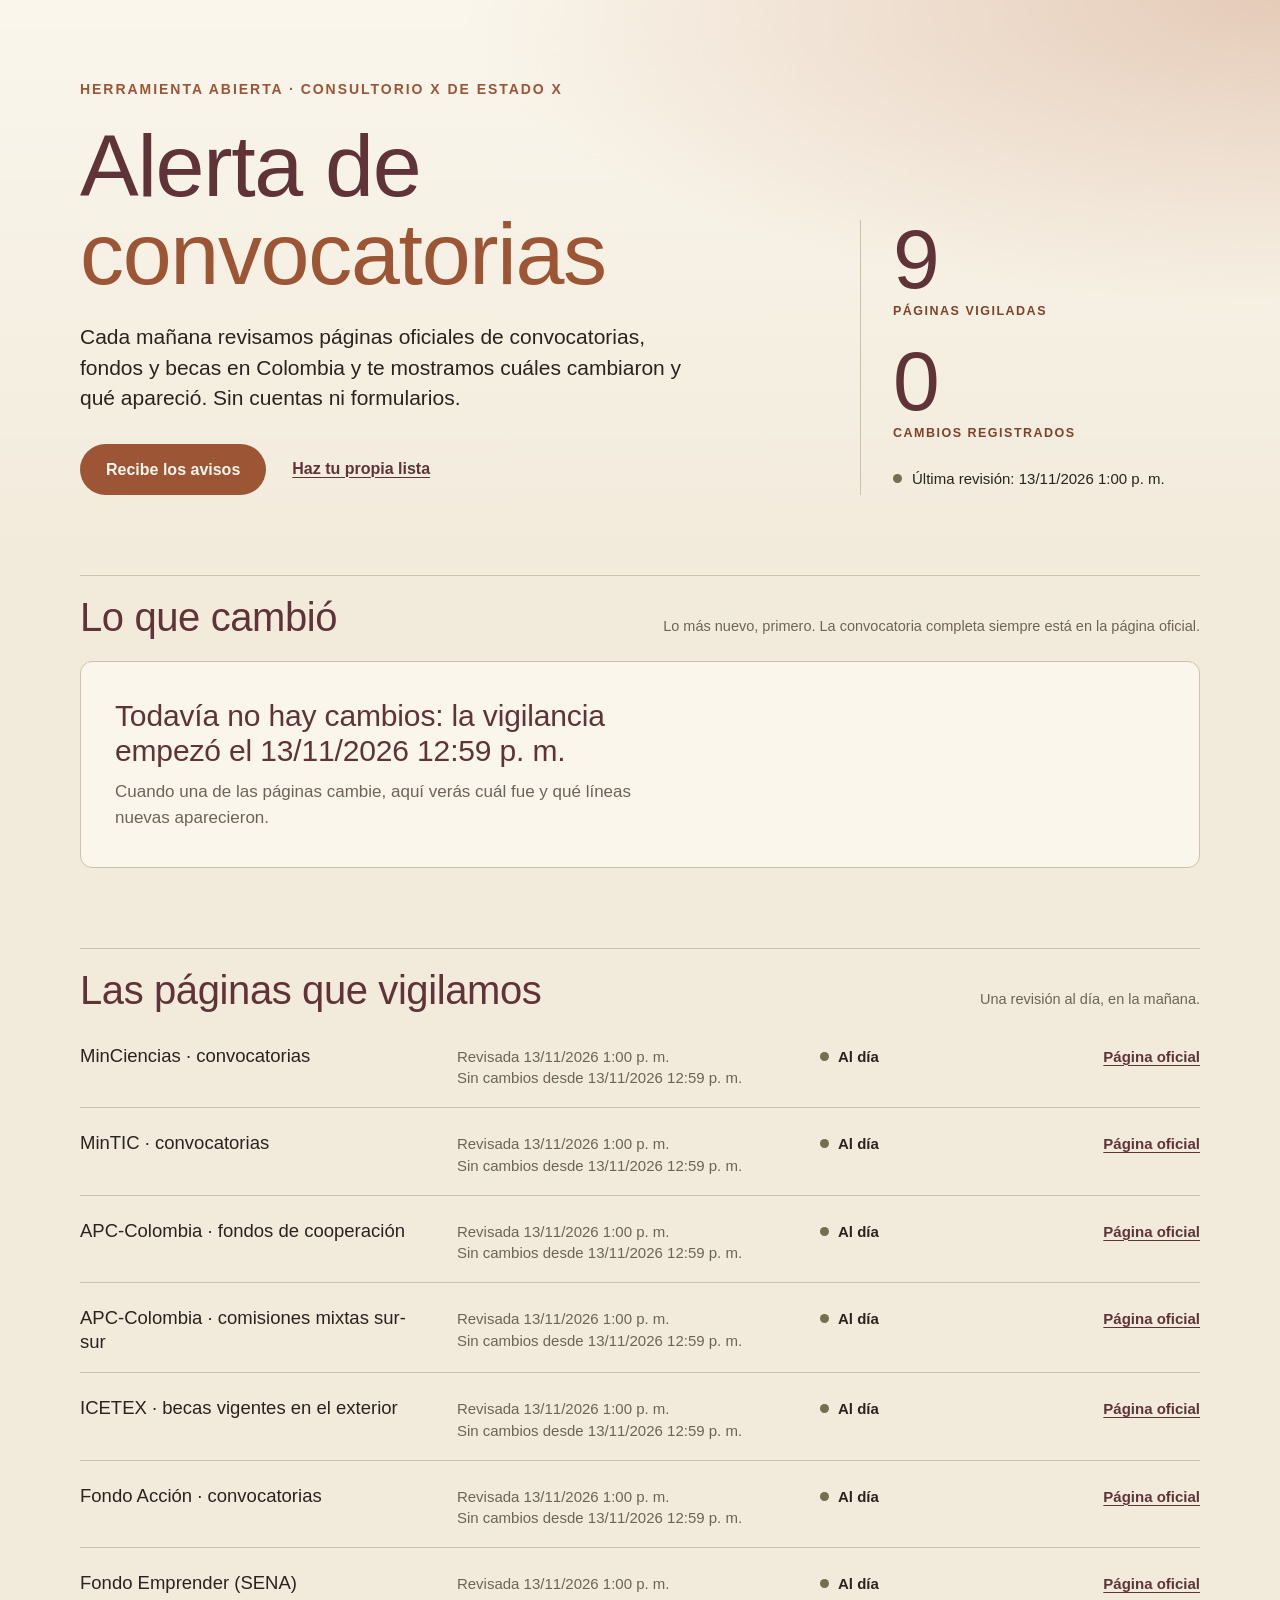
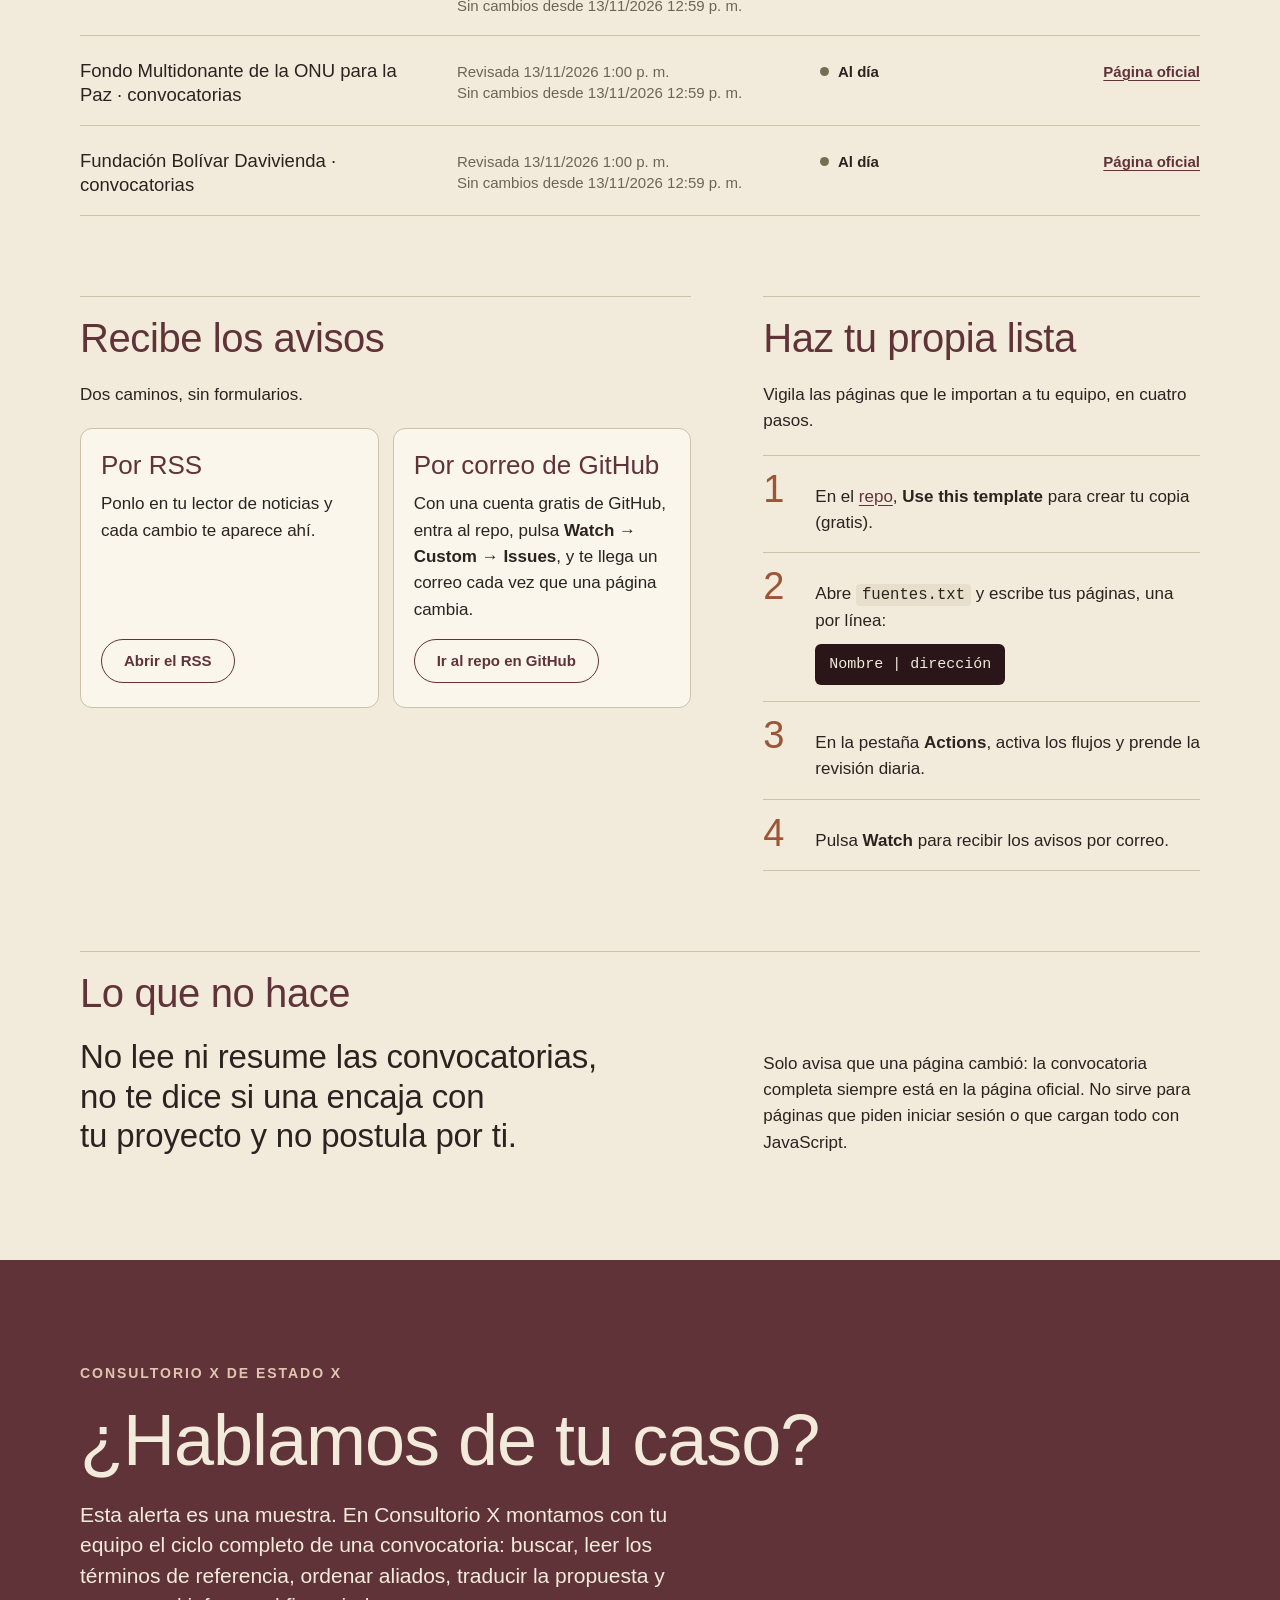
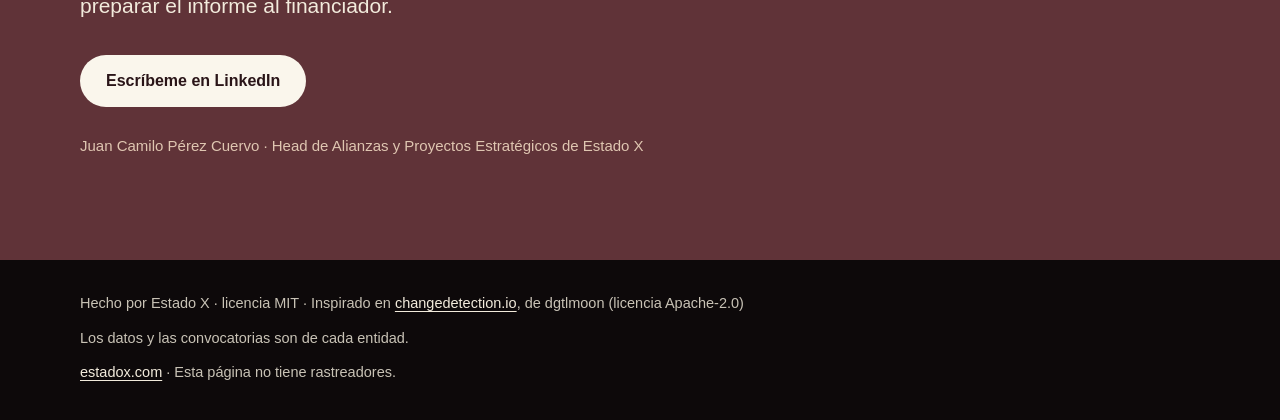
==== index.html @ 1655529c "Página de la alerta, README en español e inglés y tarjeta para compartir" ====
<!DOCTYPE html>
<html lang="es">
<head>
<meta charset="utf-8">
<meta name="viewport" content="width=device-width, initial-scale=1, viewport-fit=cover">
<title>Alerta de convocatorias · Estado X</title>
<meta name="description" content="Cada mañana revisamos páginas oficiales de convocatorias, fondos y becas en Colombia y te mostramos cuáles cambiaron y qué apareció. Sin cuentas ni formularios.">
<meta name="color-scheme" content="light">
<meta name="theme-color" content="#f2ebdc">
<link rel="canonical" href="https://estado-x.github.io/alerta-convocatorias-colombia/">
<meta property="og:type" content="website">
<meta property="og:locale" content="es_CO">
<meta property="og:site_name" content="Alerta de convocatorias · Consultorio X de Estado X">
<meta property="og:url" content="https://estado-x.github.io/alerta-convocatorias-colombia/">
<meta property="og:title" content="Alerta de convocatorias">
<meta property="og:description" content="Cada mañana revisamos páginas oficiales de convocatorias, fondos y becas en Colombia y te mostramos cuáles cambiaron y qué apareció. Sin cuentas ni formularios.">
<meta property="og:image" content="https://estado-x.github.io/alerta-convocatorias-colombia/docs/compartir.png">
<meta property="og:image:width" content="1200">
<meta property="og:image:height" content="630">
<meta property="og:image:alt" content="Alerta de convocatorias. Herramienta abierta · Consultorio X de Estado X">
<meta name="twitter:card" content="summary_large_image">
<meta name="twitter:title" content="Alerta de convocatorias">
<meta name="twitter:description" content="Cada mañana revisamos páginas oficiales de convocatorias, fondos y becas en Colombia y te mostramos cuáles cambiaron y qué apareció.">
<meta name="twitter:image" content="https://estado-x.github.io/alerta-convocatorias-colombia/docs/compartir.png">
<link rel="alternate" type="application/atom+xml" title="Alerta de convocatorias · Estado X" href="data/feed.xml">
<link rel="icon" href="assets/favicon.svg" type="image/svg+xml">
<link rel="stylesheet" href="assets/estilos.css">
</head>
<body>
<a class="saltar" href="#cambios">Ir a lo que cambió</a>

<header class="cab">
  <div class="contenedor cab__in">
    <div class="cab__texto">
      <p class="kicker">Herramienta abierta · Consultorio X de Estado X</p>
      <h1>Alerta de <em>convocatorias</em></h1>
      <p class="bajada">Cada mañana revisamos páginas oficiales de convocatorias, fondos y becas en Colombia y te mostramos cuáles cambiaron y qué apareció. Sin cuentas ni formularios.</p>
      <div class="cab__accion">
        <a class="boton" href="#avisos">Recibe los avisos</a>
        <a class="enlace-fuerte" href="#lista">Haz tu propia lista</a>
      </div>
    </div>
    <div class="pulso" aria-live="polite">
      <p class="pulso__rev"><span class="punto" id="punto-general" aria-hidden="true"></span><span>Última revisión: <span id="ultima-revision">cargando…</span></span></p>
      <dl class="pulso__cifras">
        <div><dt>Páginas vigiladas</dt><dd id="n-fuentes">–</dd></div>
        <div><dt>Cambios registrados</dt><dd id="n-cambios">–</dd></div>
      </dl>
    </div>
  </div>
</header>

<main>
  <div class="contenedor cuerpo">

    <section class="seccion" id="cambios" aria-labelledby="t-cambios">
      <div class="seccion__cab">
        <h2 id="t-cambios">Lo que cambió</h2>
        <p class="nota">Lo más nuevo, primero. La convocatoria completa siempre está en la página oficial.</p>
      </div>
      <div id="lista-cambios" aria-live="polite" aria-busy="true">
        <p class="aviso">Cargando los cambios…</p>
      </div>
    </section>

    <section class="seccion" id="paginas" aria-labelledby="t-paginas">
      <div class="seccion__cab">
        <h2 id="t-paginas">Las páginas que vigilamos</h2>
        <p class="nota">Una revisión al día, en la mañana.</p>
      </div>
      <div id="lista-fuentes" aria-live="polite" aria-busy="true">
        <p class="aviso">Cargando las páginas…</p>
      </div>
    </section>

    <noscript><p class="aviso aviso--error">Esta página necesita JavaScript para mostrar el estado de hoy. Los avisos también llegan por el RSS: data/feed.xml</p></noscript>

    <div class="dos">
      <section class="seccion" id="avisos" aria-labelledby="t-avisos">
        <div class="seccion__cab"><h2 id="t-avisos">Recibe los avisos</h2></div>
        <p class="entrada">Dos caminos, sin formularios.</p>
        <ul class="caminos">
          <li class="camino">
            <h3>Por RSS</h3>
            <p>Ponlo en tu lector de noticias y cada cambio te aparece ahí.</p>
            <a class="boton boton--linea" href="data/feed.xml">Abrir el RSS</a>
          </li>
          <li class="camino">
            <h3>Por correo de GitHub</h3>
            <p>Con una cuenta gratis de GitHub, entra al repo, pulsa <span class="tecla">Watch</span> → <span class="tecla">Custom</span> → <span class="tecla">Issues</span>, y te llega un correo cada vez que una página cambia.</p>
            <a class="boton boton--linea" href="https://github.com/Estado-X/alerta-convocatorias-colombia" target="_blank" rel="noopener">Ir al repo en GitHub</a>
          </li>
        </ul>
      </section>

      <section class="seccion" id="lista" aria-labelledby="t-lista">
        <div class="seccion__cab"><h2 id="t-lista">Haz tu propia lista</h2></div>
        <p class="entrada">Vigila las páginas que le importan a tu equipo, en cuatro pasos.</p>
        <ol class="pasos">
          <li class="paso"><span class="paso__num" aria-hidden="true">1</span><p><span class="sr">1. </span>En el <a href="https://github.com/Estado-X/alerta-convocatorias-colombia" target="_blank" rel="noopener">repo</a>, <span class="tecla">Use this template</span> para crear tu copia (gratis).</p></li>
          <li class="paso"><span class="paso__num" aria-hidden="true">2</span><div><p><span class="sr">2. </span>Abre <code>fuentes.txt</code> y escribe tus páginas, una por línea:</p><p class="ejemplo"><code>Nombre | dirección</code></p></div></li>
          <li class="paso"><span class="paso__num" aria-hidden="true">3</span><p><span class="sr">3. </span>En la pestaña <span class="tecla">Actions</span>, activa los flujos y prende la revisión diaria.</p></li>
          <li class="paso"><span class="paso__num" aria-hidden="true">4</span><p><span class="sr">4. </span>Pulsa <span class="tecla">Watch</span> para recibir los avisos por correo.</p></li>
        </ol>
      </section>
    </div>

    <section class="seccion limites" aria-labelledby="t-no">
      <div class="seccion__cab"><h2 id="t-no">Lo que no hace</h2></div>
      <div class="limites__texto">
        <p class="limites__uno">No lee ni resume las convocatorias, no te dice si una encaja con tu proyecto y no postula por ti.</p>
        <p>Solo avisa que una página cambió: la convocatoria completa siempre está en la página oficial. No sirve para páginas que piden iniciar sesión o que cargan todo con JavaScript.</p>
      </div>
    </section>

  </div>

  <section class="hablamos oscuro" aria-labelledby="t-hablamos">
    <div class="contenedor hablamos__in">
      <p class="kicker">Consultorio X de Estado X</p>
      <h2 id="t-hablamos">¿Hablamos de tu caso?</h2>
      <p>Esta alerta es una muestra. En Consultorio X montamos con tu equipo el ciclo completo de una convocatoria: buscar, leer los términos de referencia, ordenar aliados, traducir la propuesta y preparar el informe al financiador.</p>
      <a class="boton boton--claro" href="https://www.linkedin.com/in/juanperezcuervo/" target="_blank" rel="noopener">Escríbeme en LinkedIn</a>
      <p class="firma">Juan Camilo Pérez Cuervo · Head de Alianzas y Proyectos Estratégicos de Estado X</p>
    </div>
  </section>
</main>

<footer class="pie oscuro">
  <div class="contenedor pie__in">
    <p>Hecho por Estado X · licencia MIT · Inspirado en <a href="https://github.com/dgtlmoon/changedetection.io" target="_blank" rel="noopener">changedetection.io</a>, de dgtlmoon (licencia Apache-2.0)</p>
    <p>Los datos y las convocatorias son de cada entidad.</p>
    <p><a href="https://estadox.com" target="_blank" rel="noopener">estadox.com</a> · Esta página no tiene rastreadores.</p>
  </div>
</footer>

<script src="assets/alerta.js" defer></script>
</body>
</html>
---- assets/estilos.css ----
/* Alerta de convocatorias · Estado X
   Misma familia que las guías: carril editorial (crema) y bloque de invitación (vino).
   Colores y letra del design system de Estado X. La letra se pide solo por nombre. */
:root {
  --marfil: #f2ebdc; --marfil-050: #faf6ec; --marfil-200: #e7decb;
  --vino: #603338; --vino-700: #4a272b; --vino-profundo: #2a1518; --negro-calido: #0d090a;
  --cobre: #9c5635; --cobre-osc: #7e4329; --cobre-claro: #c98f63; --arena: #dfc6b1;
  --oliva: #73704f; --oliva-700: #565442; --cadmio: #ffff55;
  --tinta: #2a231f; --muted: #6e6456;
  --borde: #e7decb; --borde-fuerte: #cbc2ac; --borde-inverso: rgba(242, 235, 220, .24);
  --display: "Neue Haas Grotesk Display", "Neue Haas Grotesk Display Pro", "Helvetica Neue", Helvetica, Arial, sans-serif;
  --sans: "Neue Haas Grotesk Text", "Neue Haas Grotesk Text Pro", "Helvetica Neue", Helvetica, Arial, sans-serif;
  --mono: ui-monospace, "Cascadia Mono", "SF Mono", Menlo, Consolas, monospace;
  --r-sm: 6px; --r-md: 12px;
  --sombra: 0 1px 2px rgba(42, 35, 31, .06), 0 10px 30px rgba(42, 35, 31, .10);
  --ease: cubic-bezier(.22, 1, .36, 1);
  color-scheme: light;
}

* { box-sizing: border-box; }
html { -webkit-text-size-adjust: 100%; scroll-behavior: smooth; }
body { margin: 0; background: var(--marfil); color: var(--tinta); font: 400 17px/1.55 var(--sans); overflow-wrap: break-word; }
p, ul, ol, dl, dd, h1, h2, h3 { margin: 0; }
ul, ol { padding: 0; list-style: none; }
a { color: var(--vino); text-underline-offset: 3px; text-decoration-thickness: 1px; }
a:hover { color: var(--cobre-osc); }
[hidden] { display: none !important; }

a:focus-visible, button:focus-visible { outline: 3px solid var(--vino); outline-offset: 3px; border-radius: 4px; }
.boton:focus-visible { border-radius: 999px; }
.oscuro a:focus-visible { outline-color: var(--arena); }

.sr { position: absolute; width: 1px; height: 1px; overflow: hidden; clip: rect(0 0 0 0); clip-path: inset(50%); white-space: nowrap; }
.saltar { position: absolute; left: 16px; top: -60px; z-index: 5; background: var(--vino); color: var(--marfil); padding: 10px 14px; border-radius: 0 0 var(--r-sm) var(--r-sm); }
.saltar:focus { top: 0; color: var(--marfil); }

.contenedor { max-width: 1160px; margin-inline: auto; padding-inline: max(20px, env(safe-area-inset-left)) max(20px, env(safe-area-inset-right)); }

.kicker { font: 600 14px/1.3 var(--sans); letter-spacing: .14em; text-transform: uppercase; color: var(--cobre); }
.nota { font-size: 14.5px; line-height: 1.45; color: var(--muted); }

/* ---------- Cabecera ---------- */
.cab {
  background:
    radial-gradient(110% 95% at 100% 0%, #e5cbb8 0%, rgba(229, 203, 184, 0) 58%),
    linear-gradient(180deg, var(--marfil-050) 0%, var(--marfil) 100%);
  overflow: hidden;
}
.cab__in { padding-block: 44px 36px; display: grid; gap: 32px; }
.cab__texto { display: grid; gap: 20px; justify-items: start; align-content: start; min-width: 0; }
h1 { font: 300 clamp(44px, 12vw, 88px)/1 var(--display); letter-spacing: -.015em; color: var(--vino); text-wrap: balance; }
h1 em { font-style: normal; font-weight: inherit; color: var(--cobre); }
.bajada { font-size: clamp(18px, 2.2vw, 21px); line-height: 1.45; max-width: 54ch; }
.cab__accion { display: flex; flex-wrap: wrap; gap: 14px 26px; align-items: center; margin-top: 6px; width: 100%; }
.enlace-fuerte { font-weight: 600; font-size: 16px; padding-block: 8px; }

.boton {
  display: inline-flex; align-items: center; justify-content: center; text-align: center;
  font: 600 16px/1.2 var(--sans); text-decoration: none;
  padding: 16px 26px; border-radius: 999px; border: 0; cursor: pointer;
  background: var(--cobre); color: var(--marfil-050);
  transition: background .16s var(--ease), color .16s var(--ease), border-color .16s var(--ease), transform .1s var(--ease);
}
.boton:hover { background: var(--cobre-osc); color: var(--marfil-050); }
.boton:active { transform: scale(.98); }
.boton--claro { background: var(--marfil-050); color: var(--vino-profundo); }
.boton--claro:hover { background: #fff; color: var(--vino-profundo); }
.boton--linea { background: transparent; color: var(--vino); border: 1.5px solid var(--vino); padding: 12px 22px; font-size: 15px; }
.boton--linea:hover { background: var(--vino); color: var(--marfil-050); }
.boton--chico { padding: 11px 18px; font-size: 14.5px; }

/* Pulso: el estado de hoy, en la cabecera */
.pulso { display: grid; gap: 18px; padding-top: 22px; border-top: 1px solid var(--borde-fuerte); min-width: 0; }
.pulso__rev { display: flex; gap: 10px; align-items: baseline; font-size: 15px; line-height: 1.4; color: var(--tinta); }
.pulso__cifras { display: grid; grid-template-columns: repeat(2, minmax(0, 1fr)); gap: 20px; }
.pulso__cifras div { display: flex; flex-direction: column-reverse; justify-content: flex-end; gap: 4px; }
.pulso__cifras dt { font: 600 12.5px/1.3 var(--sans); letter-spacing: .12em; text-transform: uppercase; color: var(--cobre-osc); }
.pulso__cifras dd { font: 300 clamp(52px, 13vw, 76px)/.95 var(--display); color: var(--vino); letter-spacing: -.02em; font-variant-numeric: tabular-nums; }

.punto { flex: none; display: inline-block; width: 9px; height: 9px; border-radius: 50%; background: var(--borde-fuerte); transform: translateY(-1px); }
.punto--ok, .estado--ok .punto { background: var(--oliva); }
.punto--error, .estado--error .punto { background: transparent; box-shadow: inset 0 0 0 2px var(--cobre); }
.estado--nueva .punto { background: var(--cobre); }

/* ---------- Cuerpo ---------- */
.cuerpo { padding-block: 12px 72px; display: grid; gap: 56px; }
.seccion { min-width: 0; scroll-margin-top: 16px; }
.seccion__cab { display: grid; gap: 6px; padding-top: 20px; border-top: 1px solid var(--borde-fuerte); margin-bottom: 22px; }
.seccion__cab h2 { font: 300 clamp(30px, 4.4vw, 40px)/1.08 var(--display); letter-spacing: -.01em; color: var(--vino); text-wrap: balance; }
.entrada { margin-bottom: 20px; max-width: 46ch; }

.aviso { padding: 18px 20px; border: 1px dashed var(--borde-fuerte); border-radius: var(--r-md); color: var(--muted); }
.aviso--error { border-style: solid; border-color: var(--cobre); color: var(--tinta); background: var(--marfil-050); }

/* Estado vacío */
.vacio { display: grid; gap: 10px; padding: 28px 24px; background: var(--marfil-050); border: 1px solid var(--borde-fuerte); border-radius: var(--r-md); }
.vacio__titulo { font: 300 clamp(23px, 3vw, 30px)/1.18 var(--display); color: var(--vino); letter-spacing: -.005em; max-width: 30ch; text-wrap: balance; }
.vacio__texto { color: var(--muted); max-width: 56ch; }

/* Cambios */
.cambios { display: grid; gap: 16px; }
.cambio { display: grid; gap: 18px; padding: 22px 20px; background: var(--marfil-050); border: 1px solid var(--borde-fuerte); border-radius: var(--r-md); min-width: 0; }
.cambio__cab { display: grid; gap: 8px; align-content: start; justify-items: start; min-width: 0; }
.cambio__fecha { font: 600 12.5px/1.3 var(--sans); letter-spacing: .12em; text-transform: uppercase; color: var(--cobre-osc); }
.cambio__nombre { font: 300 clamp(24px, 3vw, 29px)/1.14 var(--display); color: var(--vino); letter-spacing: -.005em; text-wrap: balance; }
.cambio__cuenta { font-size: 15px; color: var(--muted); }
.cambio__acciones { display: flex; flex-wrap: wrap; gap: 10px 20px; align-items: center; margin-top: 8px; }
.cambio__aviso { font-size: 14.5px; padding-block: 8px; }
.cambio__cuerpo { min-width: 0; }
.lineas { display: grid; border-top: 1px solid var(--borde); }
.lineas li { position: relative; padding: 10px 0 10px 26px; border-bottom: 1px solid var(--borde); font-size: 16px; line-height: 1.4; overflow-wrap: anywhere; }
.lineas li::before { content: "+"; position: absolute; left: 2px; top: 9px; font: 600 17px/1.3 var(--mono); color: var(--oliva-700); }
.lineas__mas { margin-top: 10px; padding-left: 26px; font-weight: 600; font-size: 15px; color: var(--cobre-osc); }
.lineas__solo { color: var(--muted); }
.ver-mas { margin-top: 20px; }

/* Páginas vigiladas */
.fuentes { border-bottom: 1px solid var(--borde-fuerte); }
.fuente { display: grid; grid-template-columns: minmax(0, 1fr) auto; column-gap: 16px; row-gap: 4px; padding: 18px 0; border-top: 1px solid var(--borde-fuerte); align-items: baseline; }
.fuente:first-child { border-top: 0; padding-top: 4px; }
.fuente__nombre { grid-column: 1 / -1; font: 500 18.5px/1.3 var(--sans); color: var(--tinta); }
.fuente__datos { grid-column: 1 / -1; min-width: 0; }
.fuente__dato { font-size: 15px; line-height: 1.45; color: var(--muted); font-variant-numeric: tabular-nums; }
.estado { grid-column: 1; display: flex; gap: 9px; align-items: baseline; font-size: 15px; line-height: 1.4; font-weight: 600; color: var(--tinta); margin-top: 8px; }
.estado--error { font-weight: 400; }
.fuente__enlace { grid-column: 2; justify-self: end; align-self: end; font-size: 15px; font-weight: 600; padding-block: 6px; white-space: nowrap; }
.fuente__enlace--no { color: var(--muted); font-weight: 400; }

/* Avisos y lista propia */
.dos { display: grid; gap: 56px; }
.caminos { display: grid; gap: 14px; }
.camino { display: grid; grid-template-rows: auto 1fr auto; gap: 10px; justify-items: start; padding: 22px 20px 24px; background: var(--marfil-050); border: 1px solid var(--borde-fuerte); border-radius: var(--r-md); }
.camino h3 { font: 300 26px/1.15 var(--display); color: var(--vino); }
.camino .boton { margin-top: 6px; }
.tecla { font-weight: 600; white-space: nowrap; color: var(--tinta); }
code { font: 500 .92em/1.4 var(--mono); background: var(--marfil-200); padding: 2px 6px; border-radius: 4px; overflow-wrap: anywhere; }

.pasos { display: grid; border-bottom: 1px solid var(--borde-fuerte); }
.paso { display: grid; grid-template-columns: 40px minmax(0, 1fr); column-gap: 12px; align-items: baseline; padding: 16px 0; border-top: 1px solid var(--borde-fuerte); }
.paso__num { font: 300 38px/.9 var(--display); color: var(--cobre); }
.ejemplo { margin-top: 10px; }
.ejemplo code { display: inline-block; background: var(--vino-profundo); color: var(--marfil); padding: 10px 14px; border-radius: var(--r-sm); font-size: 15px; }

/* Lo que no hace */
.limites__texto { display: grid; gap: 14px; }
.limites__uno { font: 300 clamp(24px, 3.2vw, 33px)/1.2 var(--display); color: var(--tinta); letter-spacing: -.005em; max-width: 34ch; text-wrap: balance; }
.limites__texto p:not(.limites__uno) { max-width: 62ch; color: var(--tinta); }

/* ---------- Bloque de invitación ---------- */
.oscuro { color: var(--marfil); }
.oscuro a:not(.boton) { color: var(--marfil); }
.oscuro .kicker { color: var(--arena); }
.hablamos { background: var(--vino); padding-block: 68px 72px; }
.hablamos__in { display: grid; gap: 18px; justify-items: start; }
.hablamos h2 { font: 300 clamp(40px, 9vw, 72px)/1.02 var(--display); letter-spacing: -.014em; color: var(--marfil); text-wrap: balance; }
.hablamos p:not(.kicker) { max-width: 56ch; font-size: clamp(18px, 2.1vw, 21px); line-height: 1.45; }
.hablamos .boton { margin-top: 12px; }
.hablamos p.firma { max-width: none; font-size: 15px; line-height: 1.45; color: var(--arena); margin-top: 6px; }

.pie { background: var(--negro-calido); padding-block: 28px 32px; font-size: 14.5px; }
.pie__in { display: grid; gap: 8px; }
.pie p { color: rgba(242, 235, 220, .82); }
.pie a { display: inline-block; padding-block: 4px; }

/* ---------- Anchos ---------- */
@media (max-width: 619px) {
  .cab__accion .boton, .hablamos .boton { width: 100%; }
}
@media (min-width: 720px) {
  .seccion__cab { grid-template-columns: minmax(0, 1fr) auto; align-items: baseline; column-gap: 32px; }
  .cambio { grid-template-columns: minmax(0, 5fr) minmax(0, 7fr); column-gap: 44px; padding: 28px 30px 30px; }
  .vacio { padding: 36px 34px; }
  .caminos { grid-template-columns: repeat(2, minmax(0, 1fr)); }
}
@media (min-width: 940px) {
  .cab__in { padding-block: 80px 64px; grid-template-columns: minmax(0, 1fr) 340px; gap: 72px; align-items: end; }
  .cab__texto { gap: 24px; }
  .pulso { border-top: 0; padding: 0 0 6px 32px; border-left: 1px solid var(--borde-fuerte); gap: 26px; }
  .pulso__cifras { grid-template-columns: minmax(0, 1fr); gap: 22px; }
  .pulso__cifras dd { font-size: 84px; }
  .pulso { grid-template-areas: "cifras" "rev"; }
  .pulso__cifras { grid-area: cifras; }
  .pulso__rev { grid-area: rev; }

  .cuerpo { padding-block: 16px 104px; gap: 80px; }
  .fuente { grid-template-columns: minmax(0, 1.25fr) minmax(0, 1.2fr) 230px 118px; column-gap: 32px; padding: 18px 0; }
  .fuente:first-child { padding-top: 4px; }
  .fuente__nombre, .fuente__datos, .estado, .fuente__enlace { grid-column: auto; margin-top: 0; align-self: baseline; }
  .dos { grid-template-columns: minmax(0, 7fr) minmax(0, 5fr); column-gap: 72px; align-items: start; }
  .limites__texto { grid-template-columns: minmax(0, 7fr) minmax(0, 5fr); column-gap: 72px; align-items: end; }
  .hablamos { padding-block: 104px; }
  .hablamos__in { gap: 22px; }
}

@media (prefers-reduced-motion: reduce) { * { transition: none !important; scroll-behavior: auto !important; } }

@media print {
  .saltar { display: none; }
  .hablamos, .pie { -webkit-print-color-adjust: exact; print-color-adjust: exact; }
}
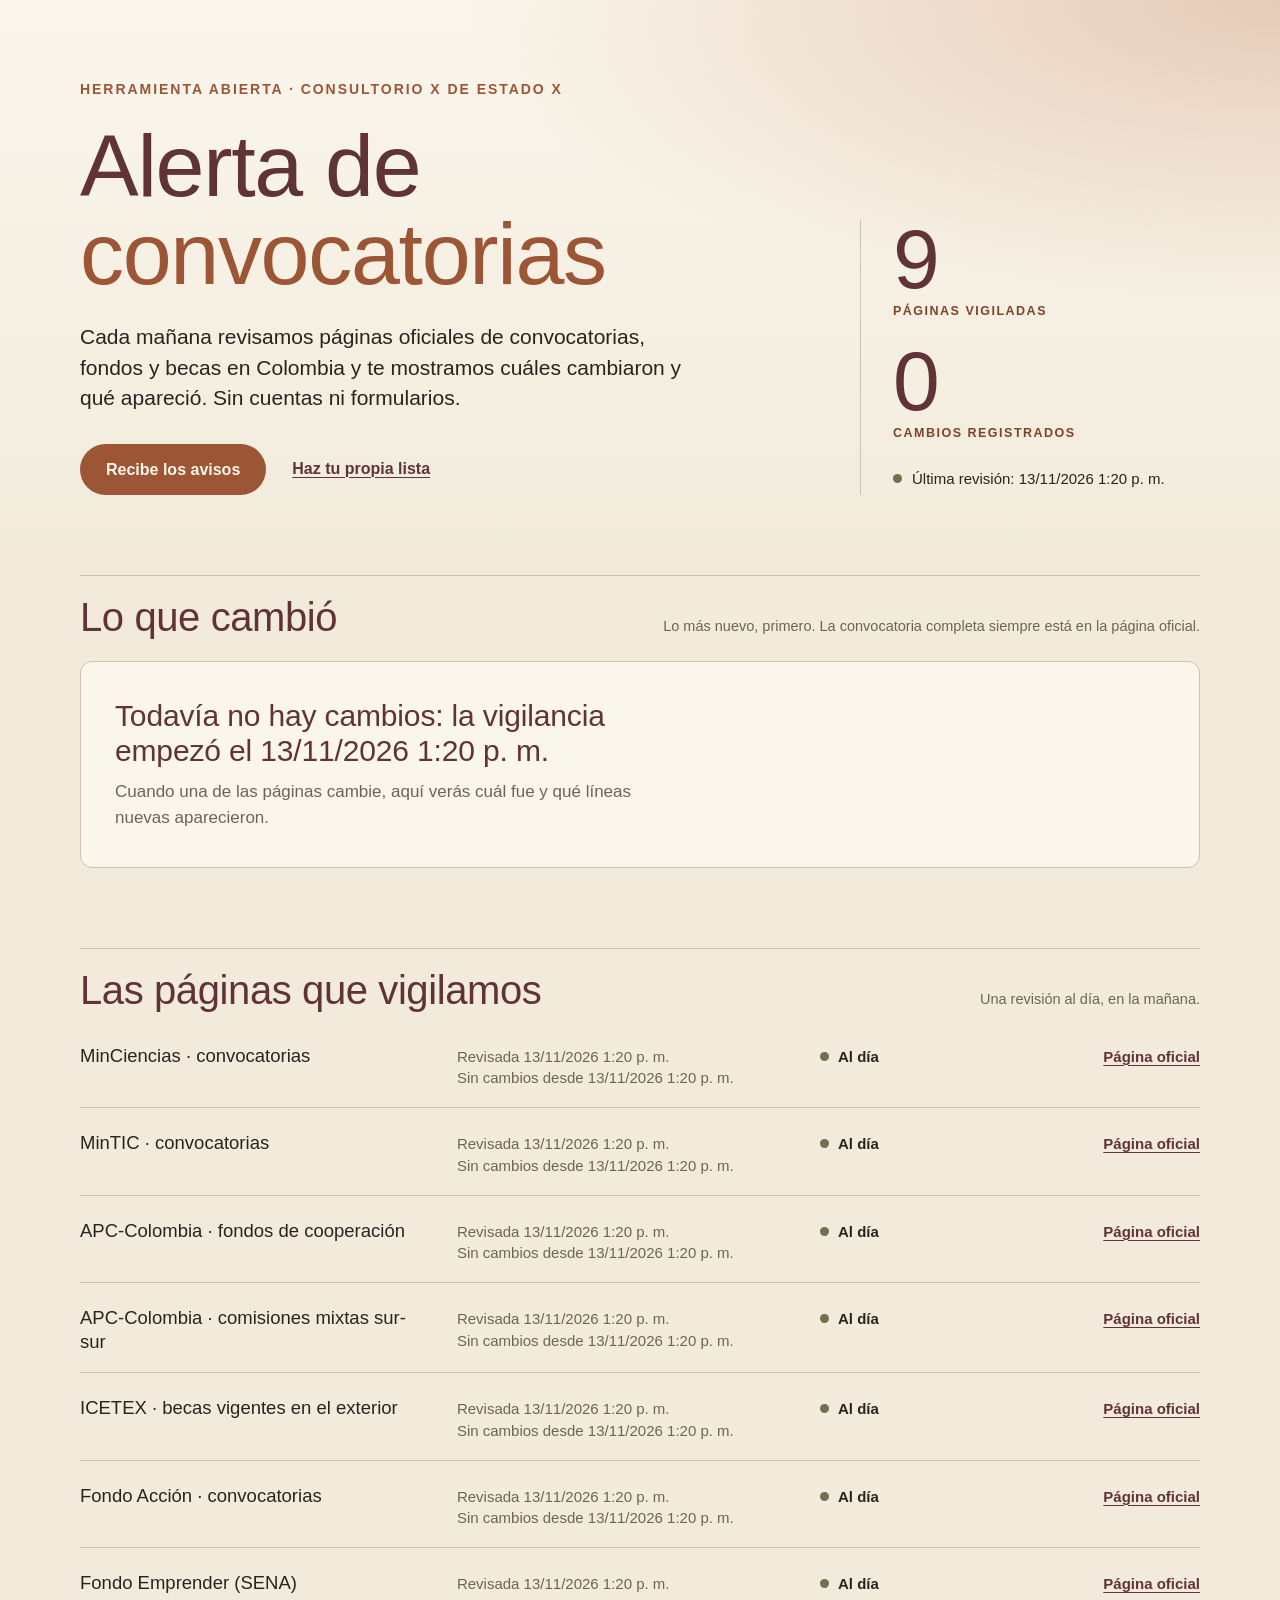
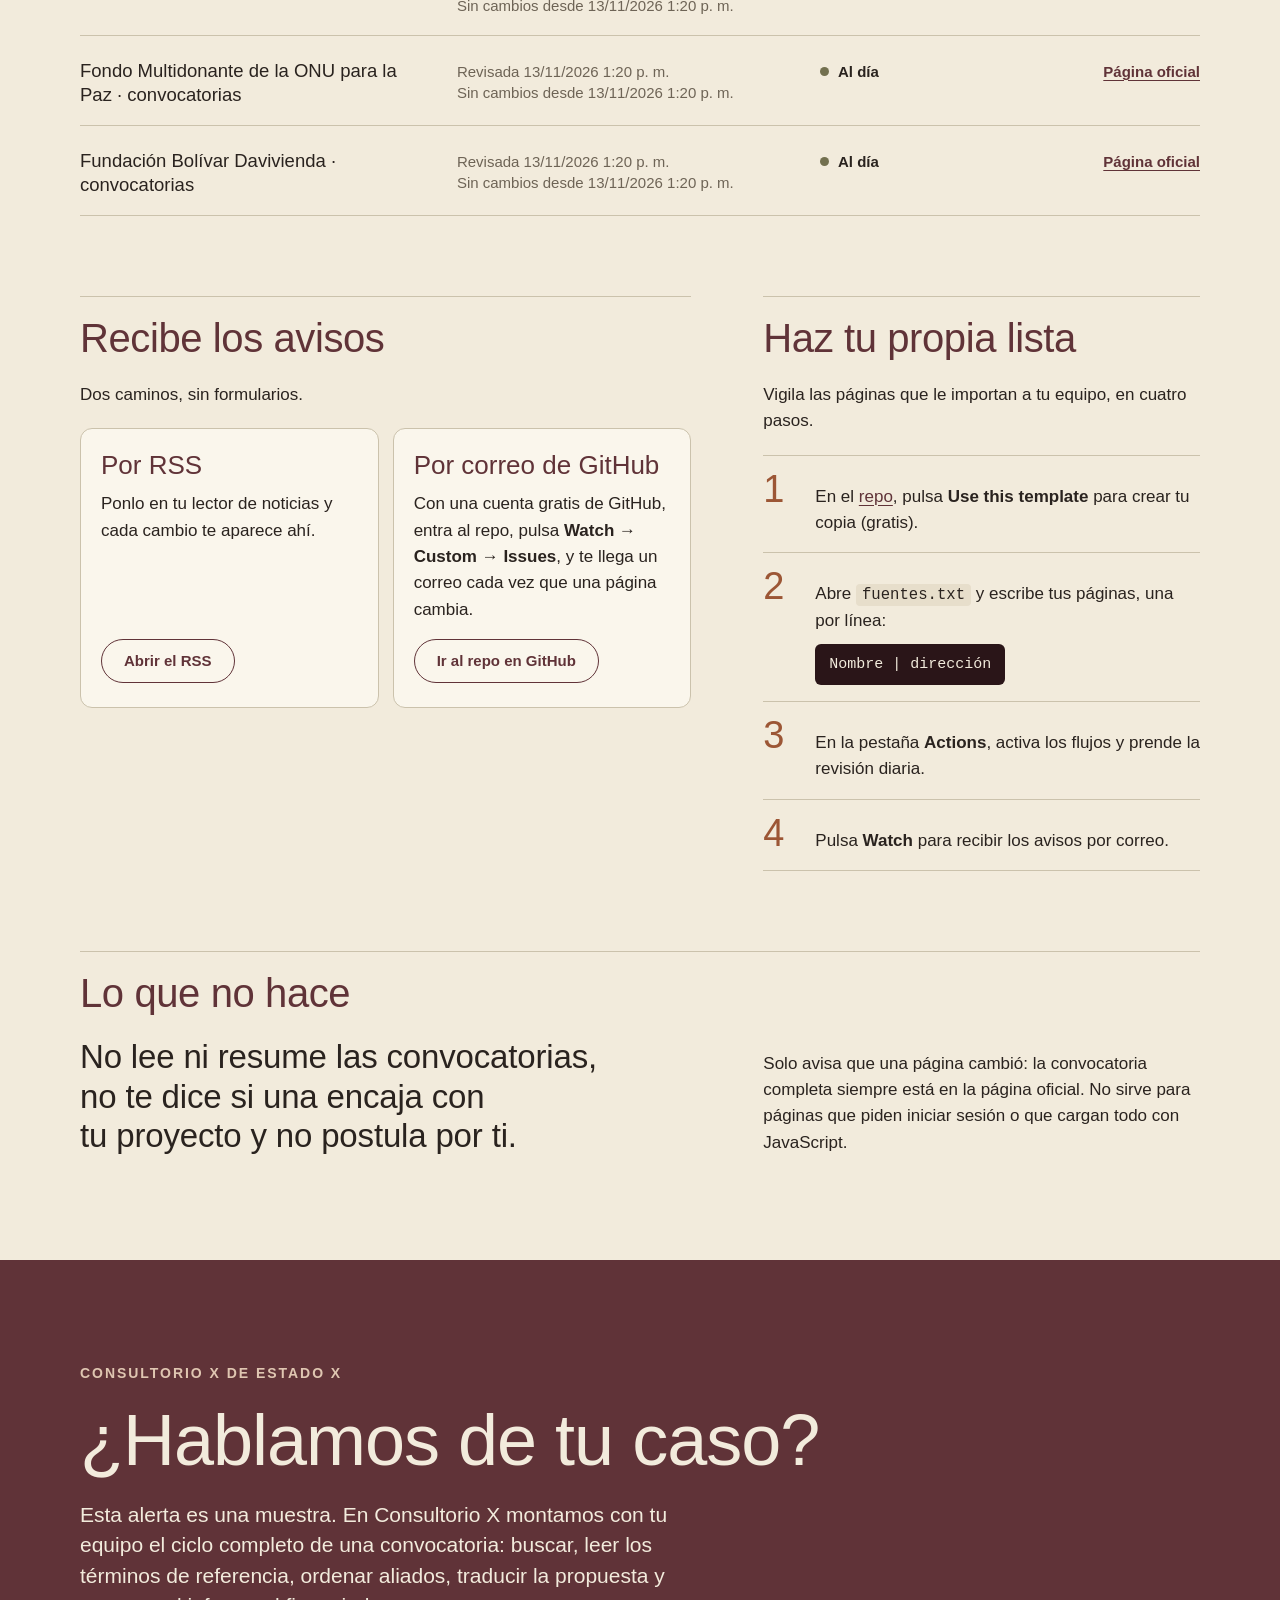
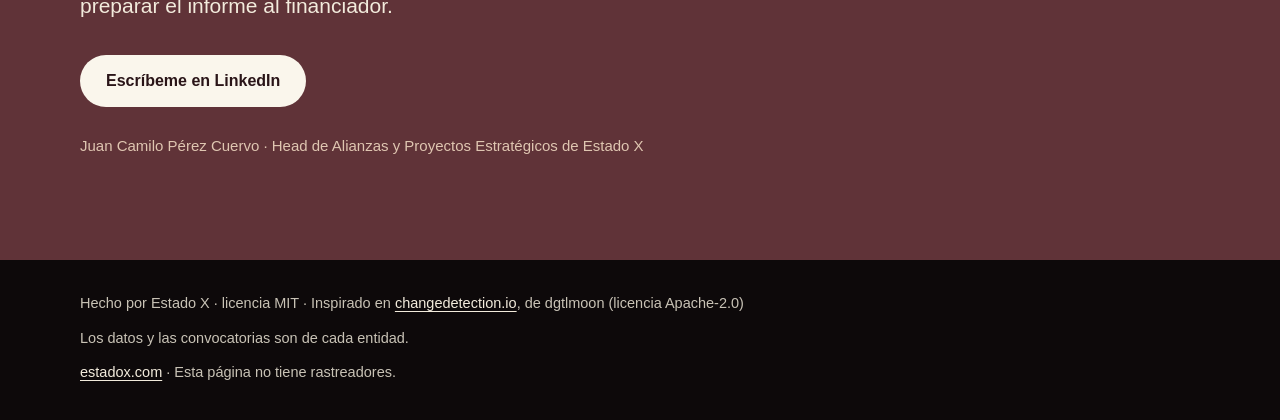
==== commit 9321ad6c: "Ajustes de la revisión: avisos sin menciones ni enlaces, filtro de ruido, tope de tiempo y base nuev" ====
--- a/index.html
+++ b/index.html
@@ -97,7 +97,7 @@
         <div class="seccion__cab"><h2 id="t-lista">Haz tu propia lista</h2></div>
         <p class="entrada">Vigila las páginas que le importan a tu equipo, en cuatro pasos.</p>
         <ol class="pasos">
-          <li class="paso"><span class="paso__num" aria-hidden="true">1</span><p><span class="sr">1. </span>En el <a href="https://github.com/Estado-X/alerta-convocatorias-colombia" target="_blank" rel="noopener">repo</a>, <span class="tecla">Use this template</span> para crear tu copia (gratis).</p></li>
+          <li class="paso"><span class="paso__num" aria-hidden="true">1</span><p><span class="sr">1. </span>En el <a href="https://github.com/Estado-X/alerta-convocatorias-colombia" target="_blank" rel="noopener">repo</a>, pulsa <span class="tecla">Use this template</span> para crear tu copia (gratis).</p></li>
           <li class="paso"><span class="paso__num" aria-hidden="true">2</span><div><p><span class="sr">2. </span>Abre <code>fuentes.txt</code> y escribe tus páginas, una por línea:</p><p class="ejemplo"><code>Nombre | dirección</code></p></div></li>
           <li class="paso"><span class="paso__num" aria-hidden="true">3</span><p><span class="sr">3. </span>En la pestaña <span class="tecla">Actions</span>, activa los flujos y prende la revisión diaria.</p></li>
           <li class="paso"><span class="paso__num" aria-hidden="true">4</span><p><span class="sr">4. </span>Pulsa <span class="tecla">Watch</span> para recibir los avisos por correo.</p></li>
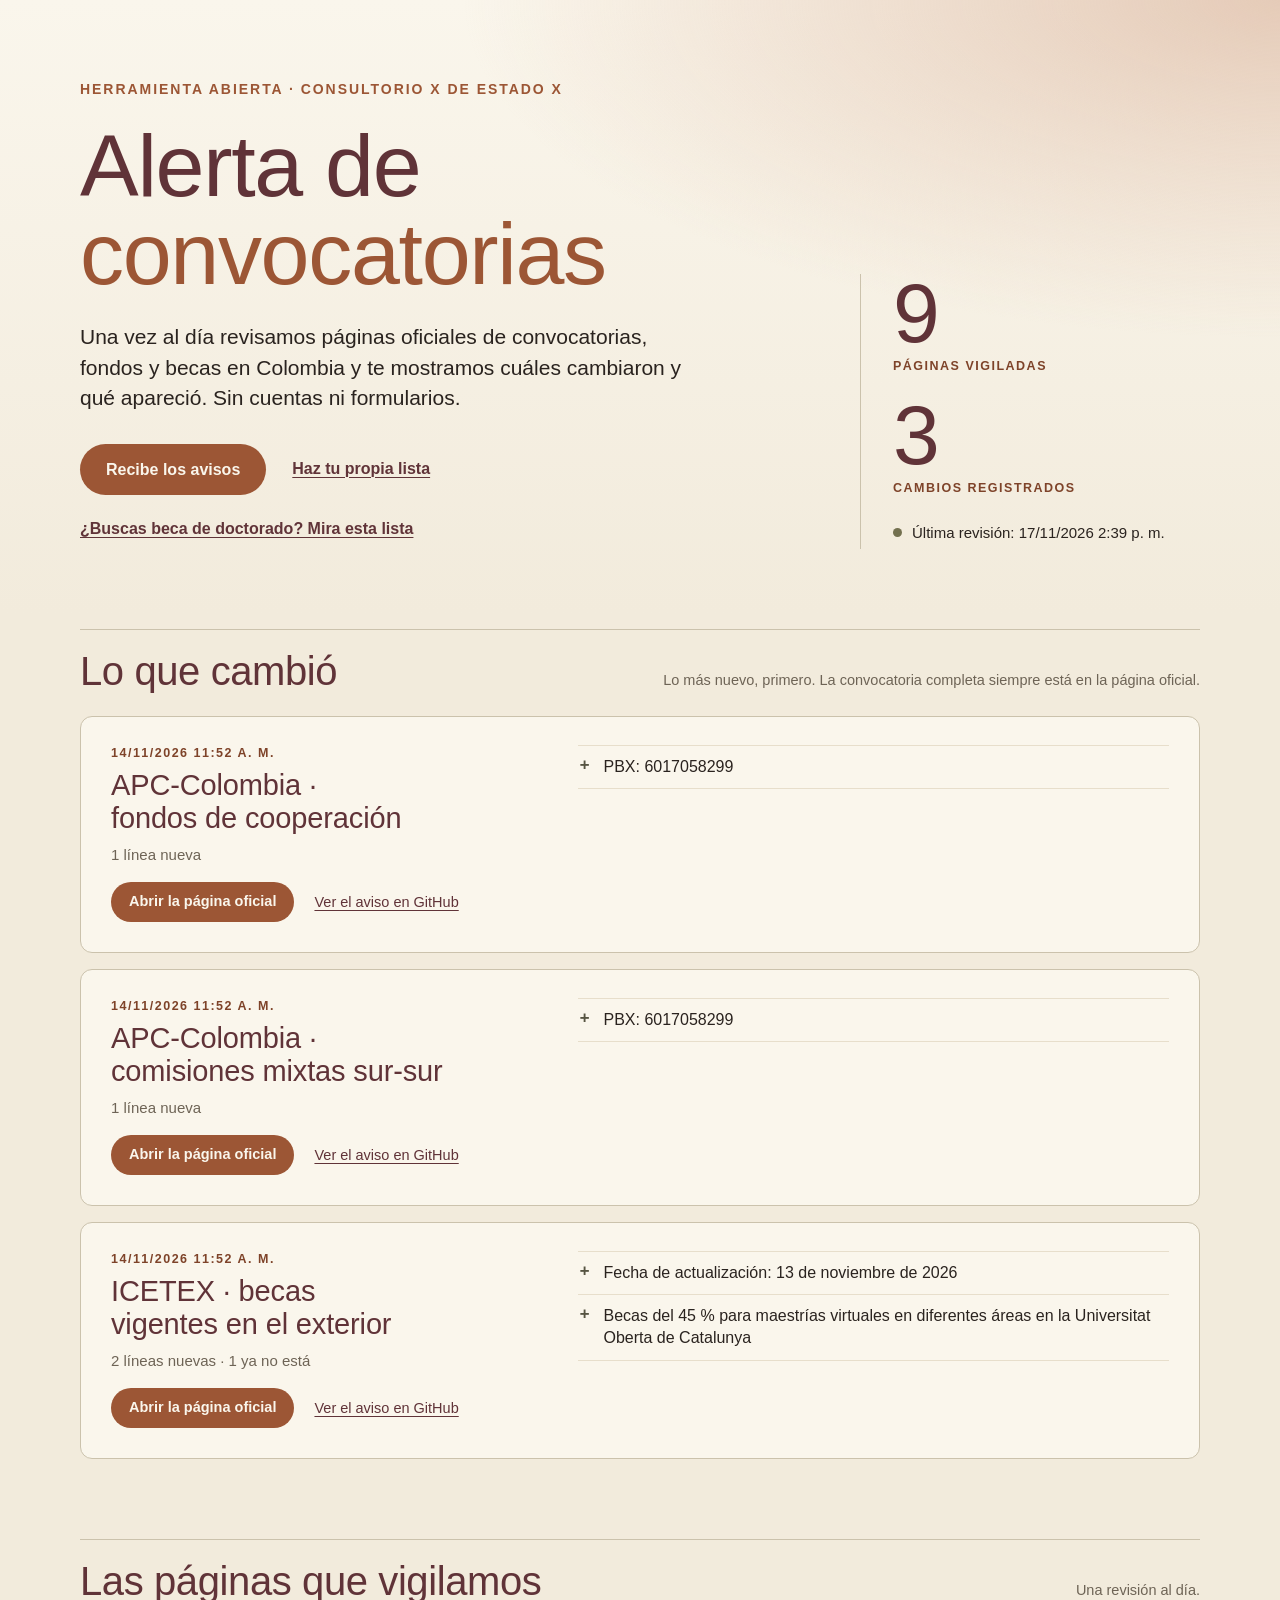
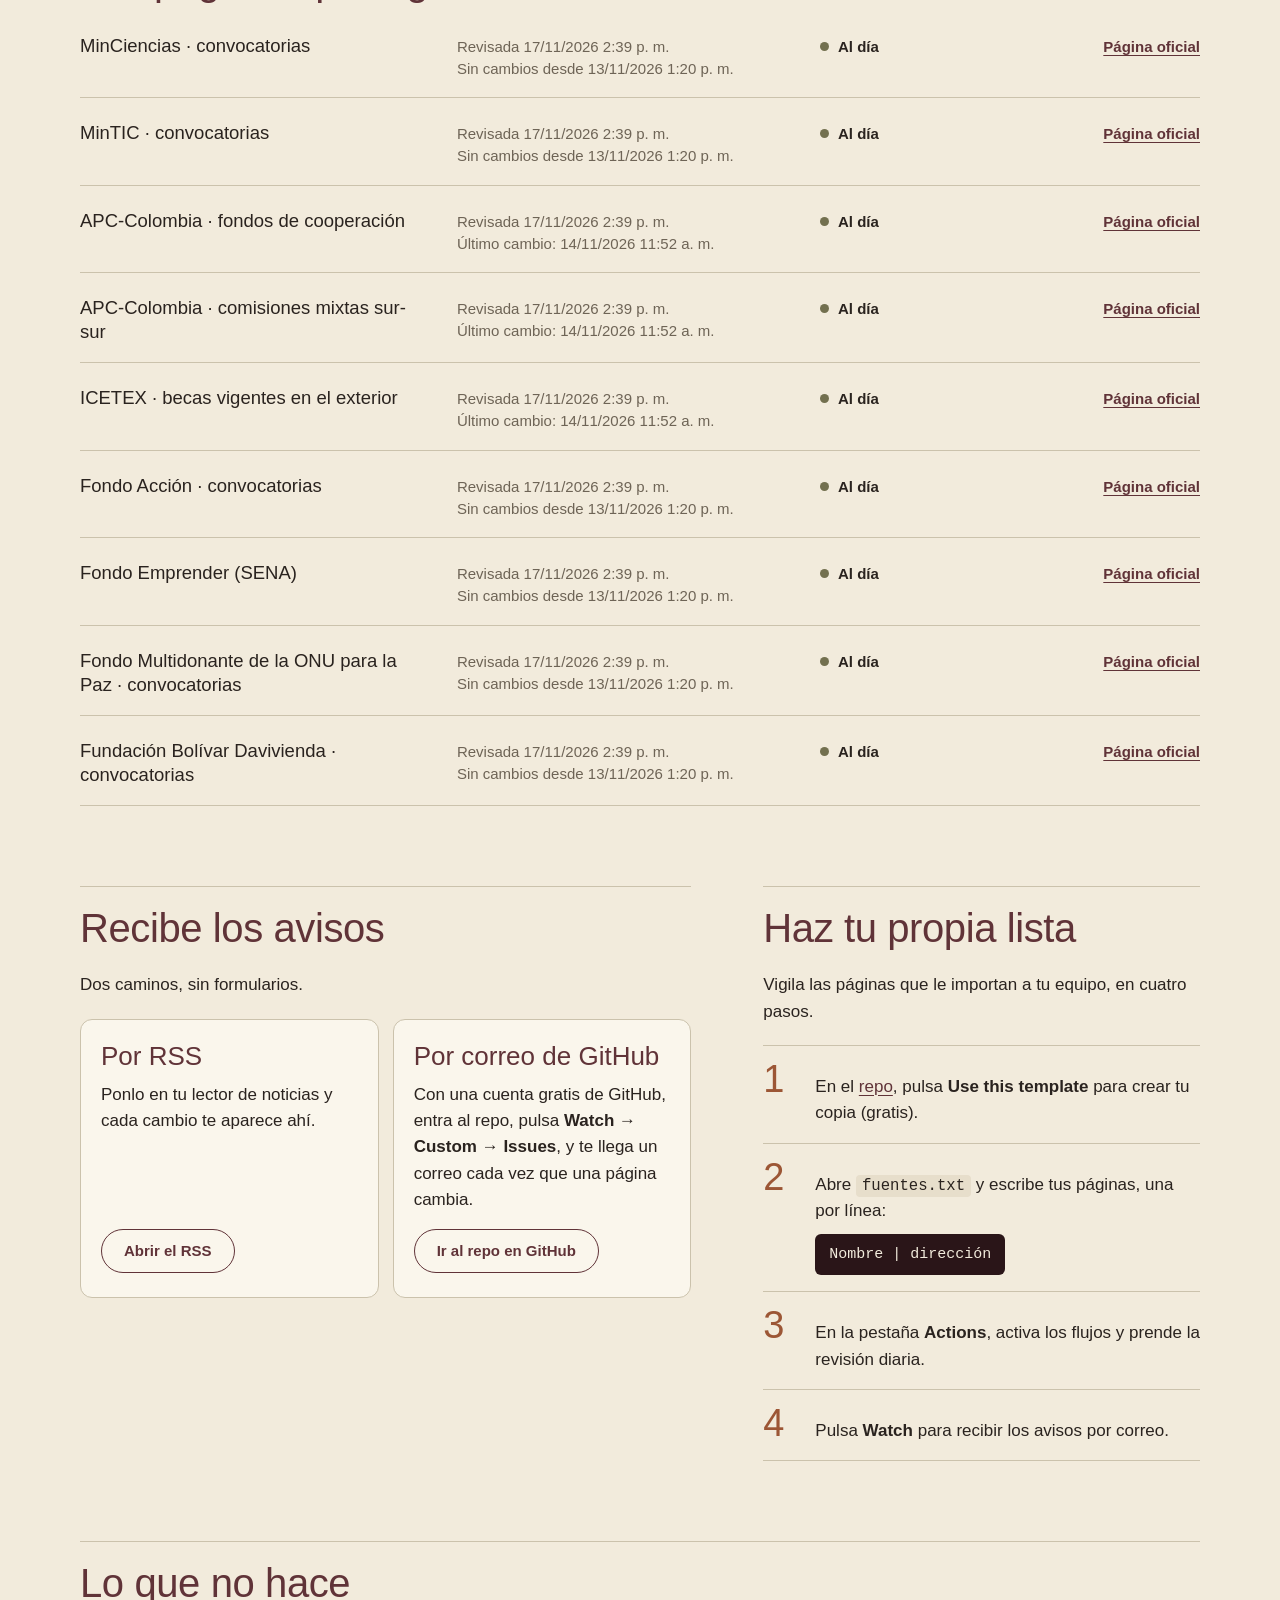
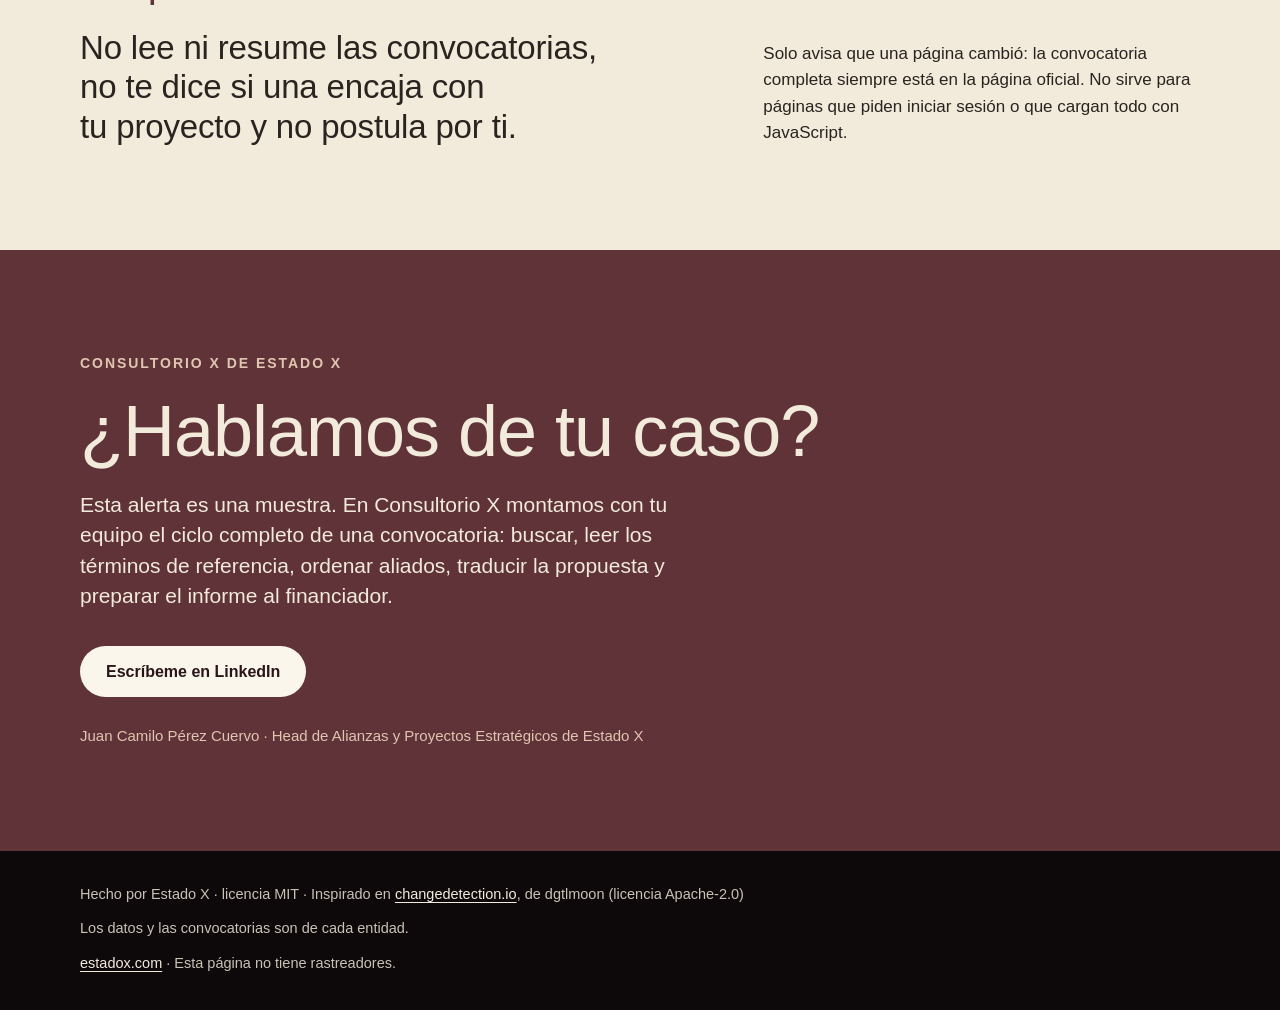
==== commit 1f4886b7: "Lista aparte de becas de doctorado y «una vez al día» - fuentes-doctorado.txt y página doctorado/: 9" ====
--- a/index.html
+++ b/index.html
@@ -4,7 +4,7 @@
 <meta charset="utf-8">
 <meta name="viewport" content="width=device-width, initial-scale=1, viewport-fit=cover">
 <title>Alerta de convocatorias · Estado X</title>
-<meta name="description" content="Cada mañana revisamos páginas oficiales de convocatorias, fondos y becas en Colombia y te mostramos cuáles cambiaron y qué apareció. Sin cuentas ni formularios.">
+<meta name="description" content="Una vez al día revisamos páginas oficiales de convocatorias, fondos y becas en Colombia y te mostramos cuáles cambiaron y qué apareció. Sin cuentas ni formularios.">
 <meta name="color-scheme" content="light">
 <meta name="theme-color" content="#f2ebdc">
 <link rel="canonical" href="https://estado-x.github.io/alerta-convocatorias-colombia/">
@@ -13,14 +13,14 @@
 <meta property="og:site_name" content="Alerta de convocatorias · Consultorio X de Estado X">
 <meta property="og:url" content="https://estado-x.github.io/alerta-convocatorias-colombia/">
 <meta property="og:title" content="Alerta de convocatorias">
-<meta property="og:description" content="Cada mañana revisamos páginas oficiales de convocatorias, fondos y becas en Colombia y te mostramos cuáles cambiaron y qué apareció. Sin cuentas ni formularios.">
+<meta property="og:description" content="Una vez al día revisamos páginas oficiales de convocatorias, fondos y becas en Colombia y te mostramos cuáles cambiaron y qué apareció. Sin cuentas ni formularios.">
 <meta property="og:image" content="https://estado-x.github.io/alerta-convocatorias-colombia/docs/compartir.png">
 <meta property="og:image:width" content="1200">
 <meta property="og:image:height" content="630">
 <meta property="og:image:alt" content="Alerta de convocatorias. Herramienta abierta · Consultorio X de Estado X">
 <meta name="twitter:card" content="summary_large_image">
 <meta name="twitter:title" content="Alerta de convocatorias">
-<meta name="twitter:description" content="Cada mañana revisamos páginas oficiales de convocatorias, fondos y becas en Colombia y te mostramos cuáles cambiaron y qué apareció.">
+<meta name="twitter:description" content="Una vez al día revisamos páginas oficiales de convocatorias, fondos y becas en Colombia y te mostramos cuáles cambiaron y qué apareció.">
 <meta name="twitter:image" content="https://estado-x.github.io/alerta-convocatorias-colombia/docs/compartir.png">
 <link rel="alternate" type="application/atom+xml" title="Alerta de convocatorias · Estado X" href="data/feed.xml">
 <link rel="icon" href="assets/favicon.svg" type="image/svg+xml">
@@ -34,10 +34,11 @@
     <div class="cab__texto">
       <p class="kicker">Herramienta abierta · Consultorio X de Estado X</p>
       <h1>Alerta de <em>convocatorias</em></h1>
-      <p class="bajada">Cada mañana revisamos páginas oficiales de convocatorias, fondos y becas en Colombia y te mostramos cuáles cambiaron y qué apareció. Sin cuentas ni formularios.</p>
+      <p class="bajada">Una vez al día revisamos páginas oficiales de convocatorias, fondos y becas en Colombia y te mostramos cuáles cambiaron y qué apareció. Sin cuentas ni formularios.</p>
       <div class="cab__accion">
         <a class="boton" href="#avisos">Recibe los avisos</a>
         <a class="enlace-fuerte" href="#lista">Haz tu propia lista</a>
+        <a class="enlace-fuerte" href="doctorado/">¿Buscas beca de doctorado? Mira esta lista</a>
       </div>
     </div>
     <div class="pulso" aria-live="polite">
@@ -66,7 +67,7 @@
     <section class="seccion" id="paginas" aria-labelledby="t-paginas">
       <div class="seccion__cab">
         <h2 id="t-paginas">Las páginas que vigilamos</h2>
-        <p class="nota">Una revisión al día, en la mañana.</p>
+        <p class="nota">Una revisión al día.</p>
       </div>
       <div id="lista-fuentes" aria-live="polite" aria-busy="true">
         <p class="aviso">Cargando las páginas…</p>
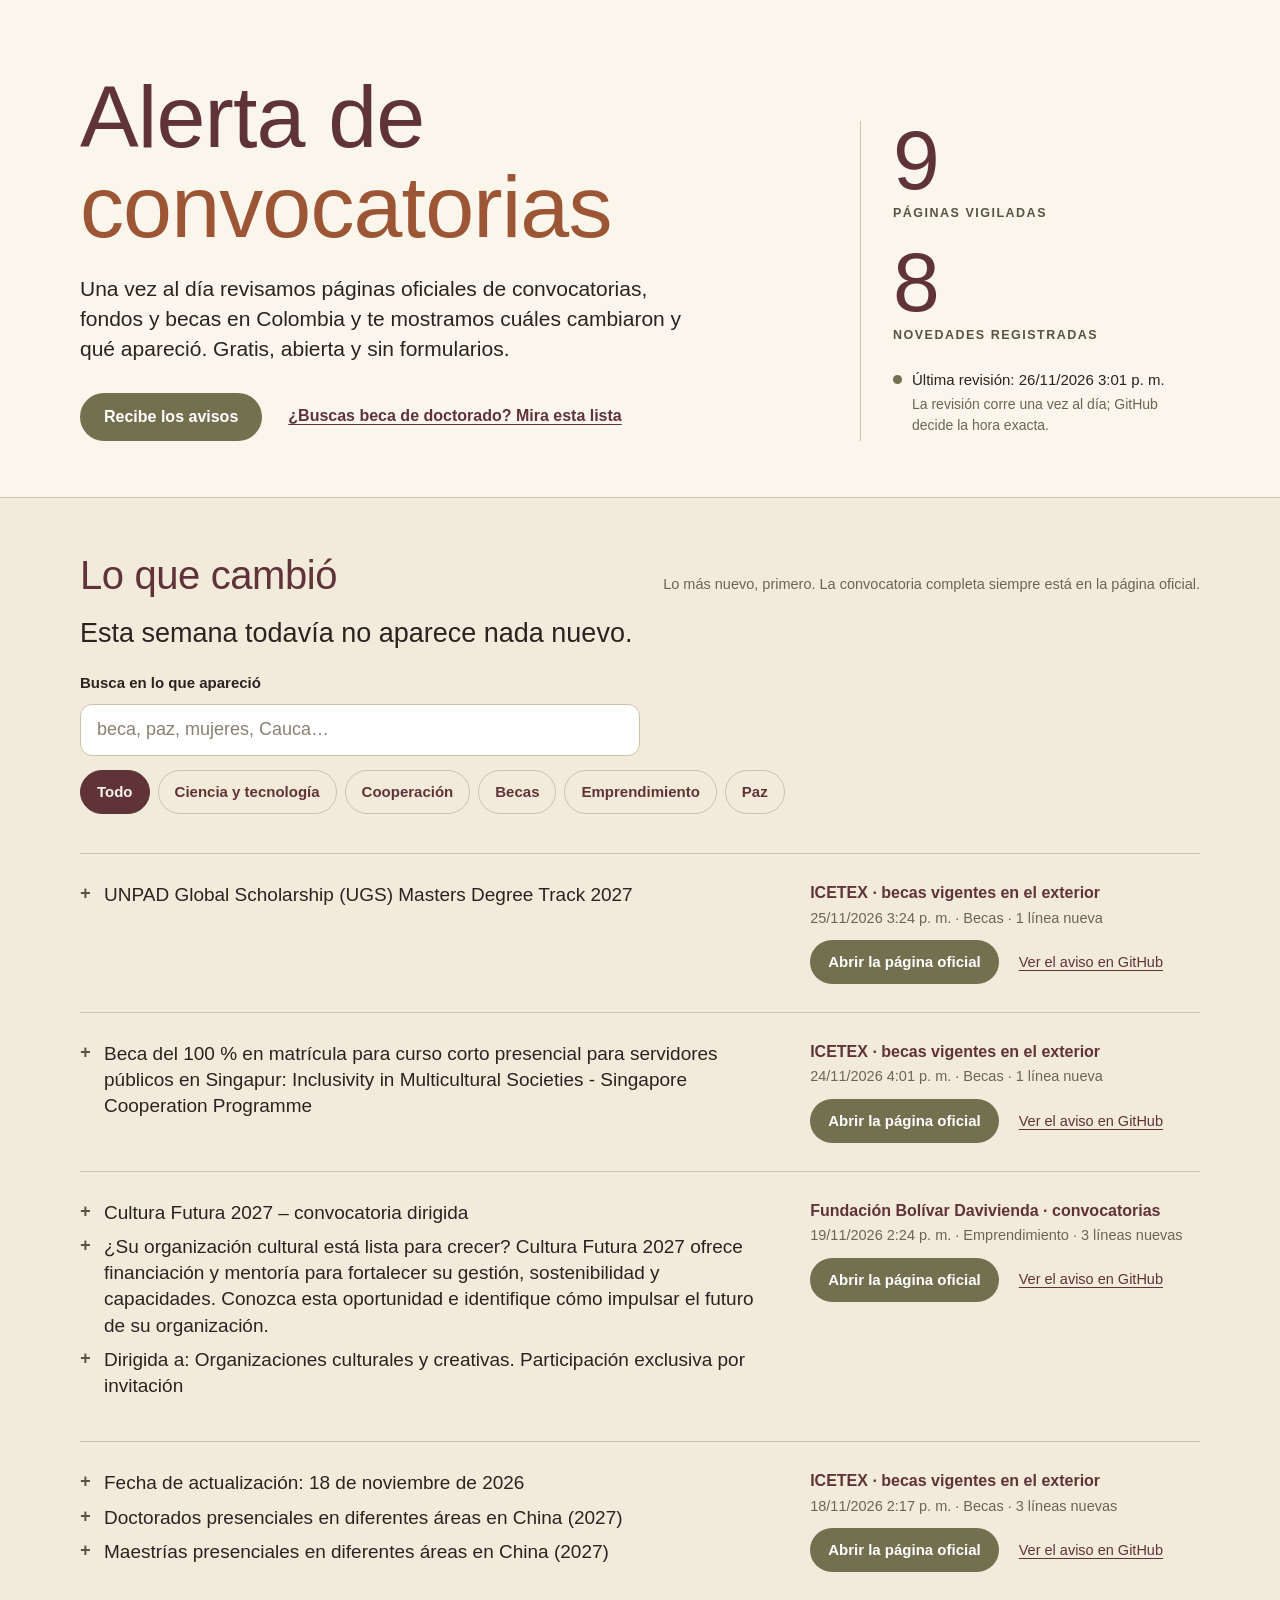
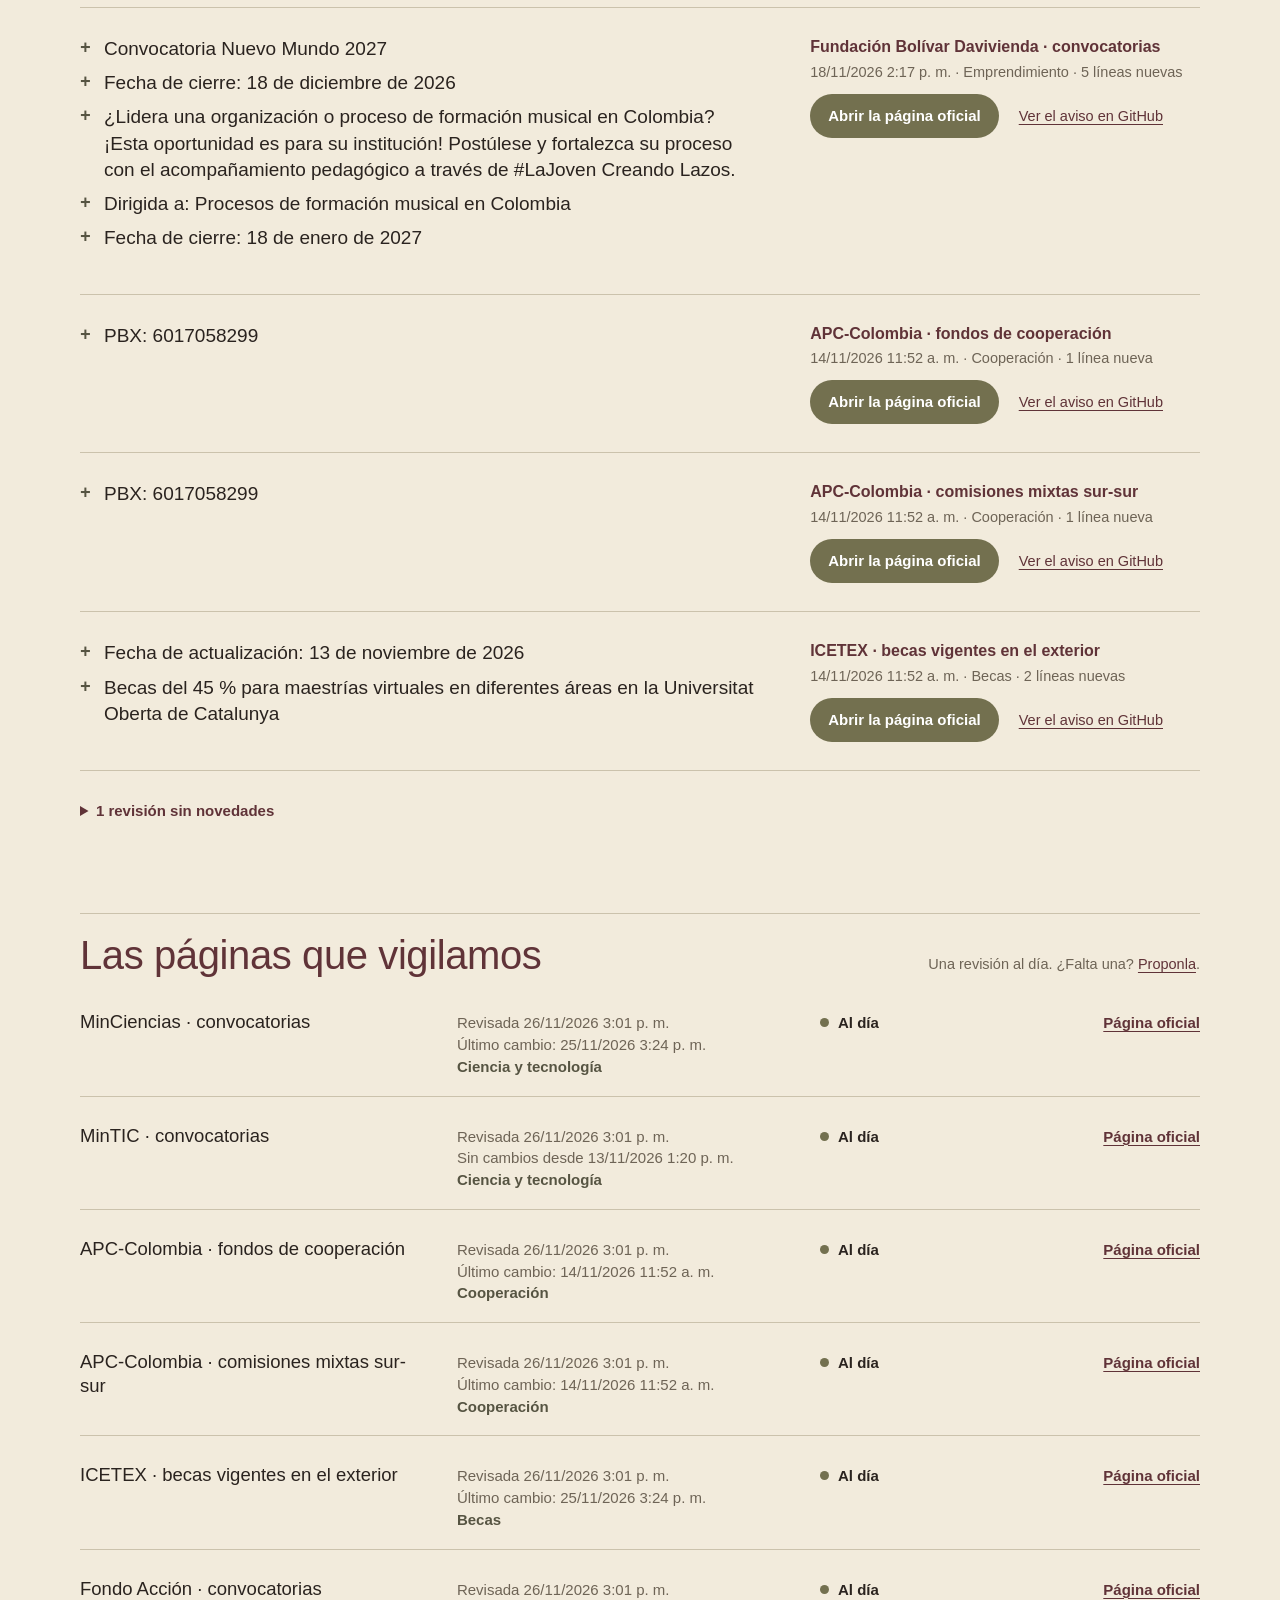
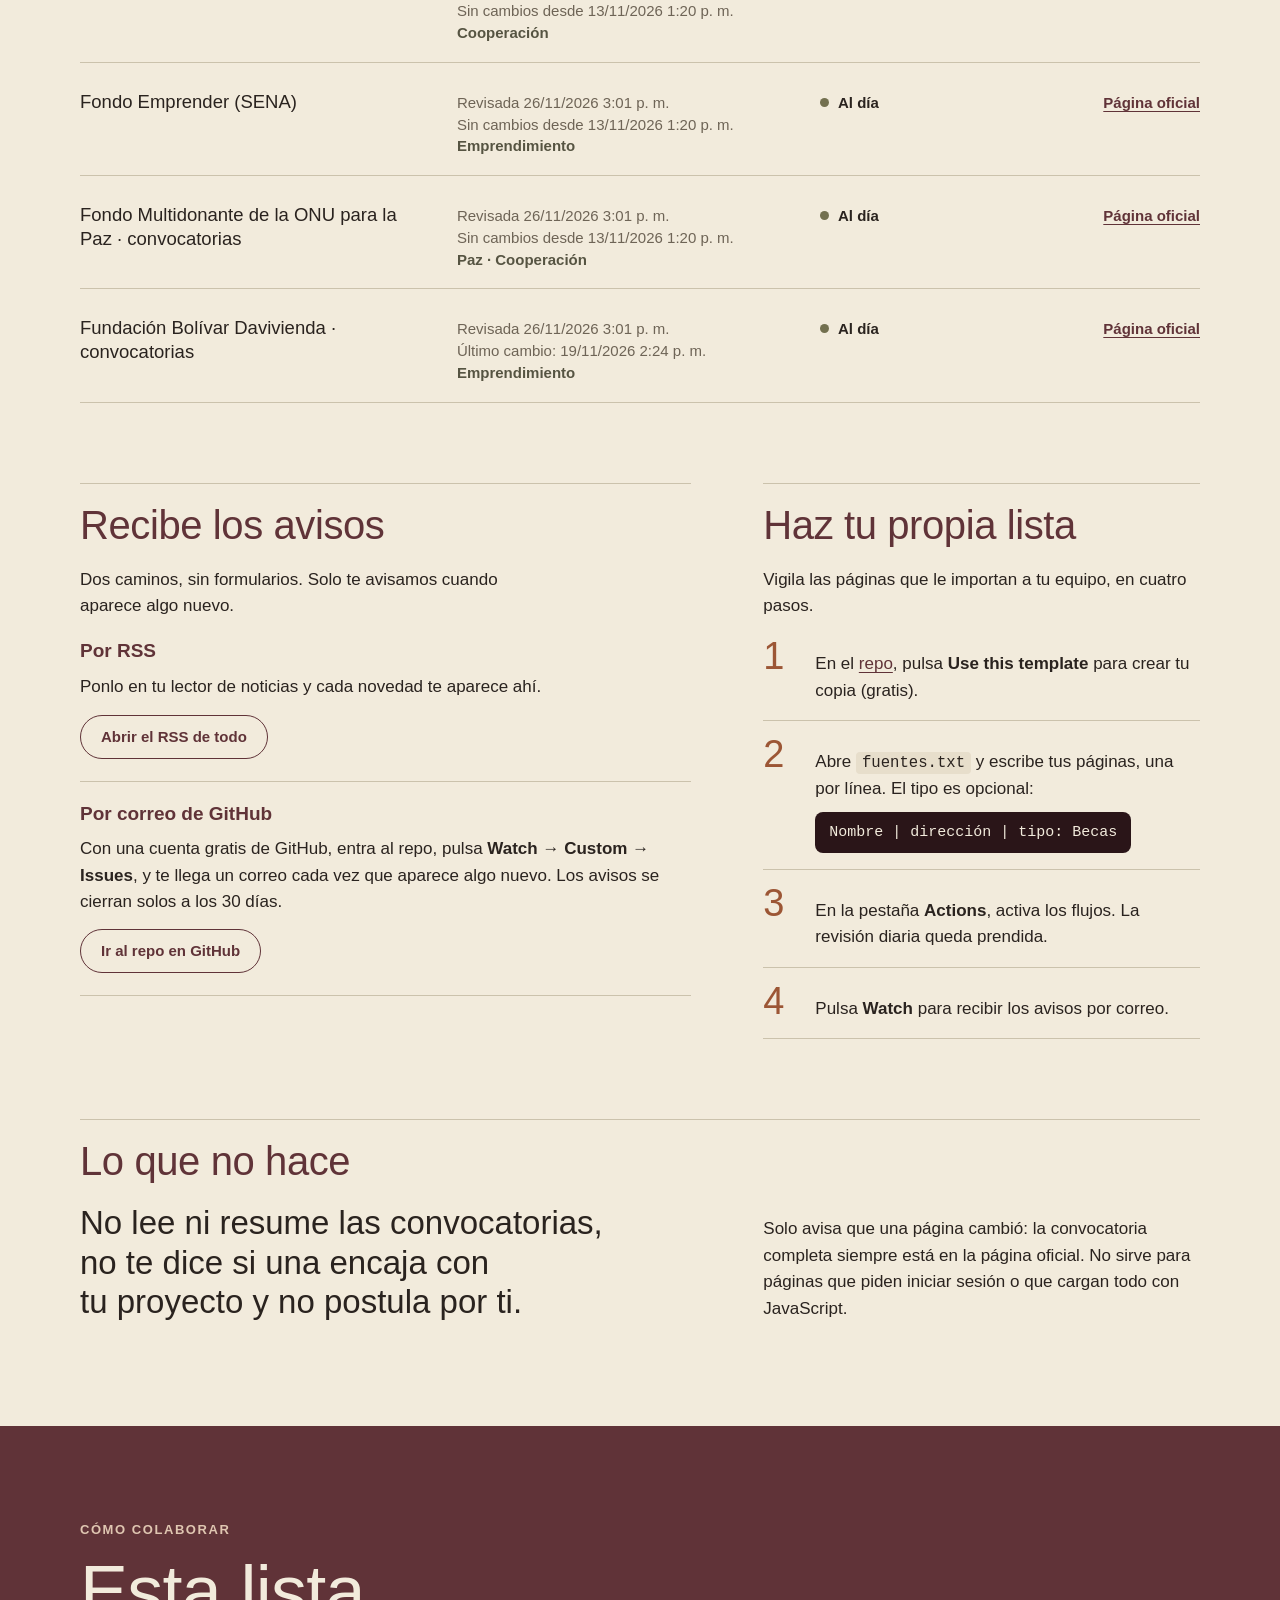
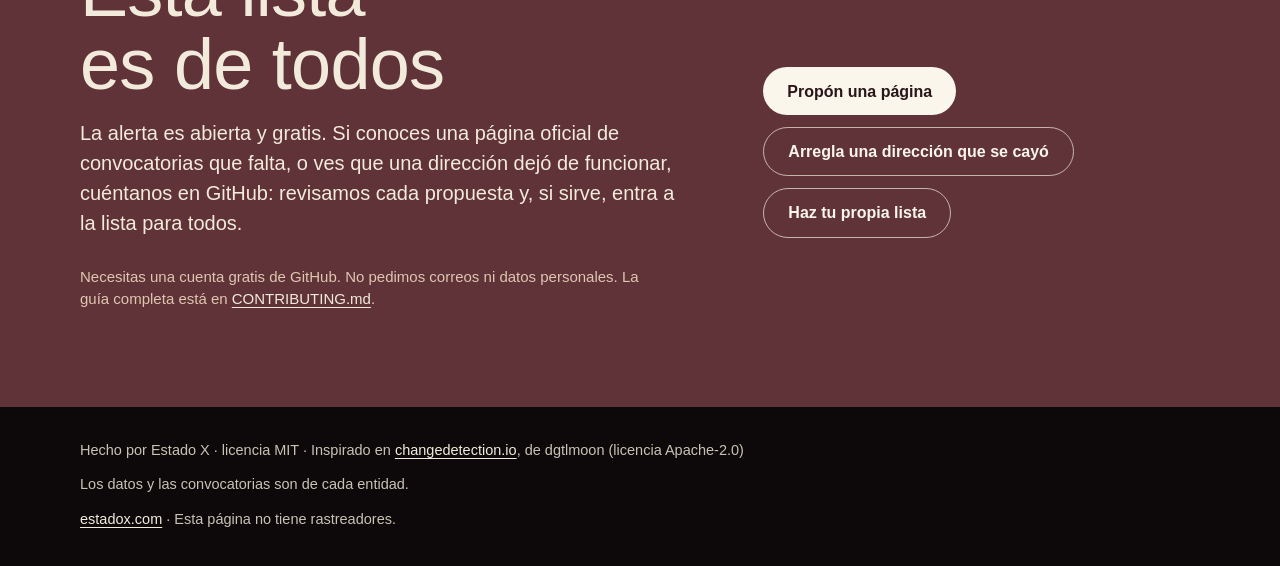
==== commit fd23c6f5: "Páginas sin Consultorio X, con buscador, filtros y diseño más claro - Fuera el Consultorio X de las " ====
--- a/index.html
+++ b/index.html
@@ -3,25 +3,26 @@
 <head>
 <meta charset="utf-8">
 <meta name="viewport" content="width=device-width, initial-scale=1, viewport-fit=cover">
+<meta name="version" content="2">
 <title>Alerta de convocatorias · Estado X</title>
-<meta name="description" content="Una vez al día revisamos páginas oficiales de convocatorias, fondos y becas en Colombia y te mostramos cuáles cambiaron y qué apareció. Sin cuentas ni formularios.">
+<meta name="description" content="Una vez al día revisamos páginas oficiales de convocatorias, fondos y becas en Colombia y te mostramos cuáles cambiaron y qué apareció. Busca y filtra lo nuevo. Gratis, abierta y sin formularios.">
 <meta name="color-scheme" content="light">
 <meta name="theme-color" content="#f2ebdc">
 <link rel="canonical" href="https://estado-x.github.io/alerta-convocatorias-colombia/">
 <meta property="og:type" content="website">
 <meta property="og:locale" content="es_CO">
-<meta property="og:site_name" content="Alerta de convocatorias · Consultorio X de Estado X">
+<meta property="og:site_name" content="Alerta de convocatorias · Estado X">
 <meta property="og:url" content="https://estado-x.github.io/alerta-convocatorias-colombia/">
 <meta property="og:title" content="Alerta de convocatorias">
-<meta property="og:description" content="Una vez al día revisamos páginas oficiales de convocatorias, fondos y becas en Colombia y te mostramos cuáles cambiaron y qué apareció. Sin cuentas ni formularios.">
-<meta property="og:image" content="https://estado-x.github.io/alerta-convocatorias-colombia/docs/compartir.png">
+<meta property="og:description" content="Una vez al día revisamos páginas oficiales de convocatorias, fondos y becas en Colombia y te mostramos cuáles cambiaron y qué apareció. Busca y filtra lo nuevo. Gratis y abierta.">
+<meta property="og:image" content="https://estado-x.github.io/alerta-convocatorias-colombia/docs/compartir.png?v=2">
 <meta property="og:image:width" content="1200">
 <meta property="og:image:height" content="630">
-<meta property="og:image:alt" content="Alerta de convocatorias. Herramienta abierta · Consultorio X de Estado X">
+<meta property="og:image:alt" content="Alerta de convocatorias: una vez al día revisamos páginas oficiales de convocatorias, fondos y becas en Colombia. Herramienta abierta y gratis de Estado X.">
 <meta name="twitter:card" content="summary_large_image">
 <meta name="twitter:title" content="Alerta de convocatorias">
 <meta name="twitter:description" content="Una vez al día revisamos páginas oficiales de convocatorias, fondos y becas en Colombia y te mostramos cuáles cambiaron y qué apareció.">
-<meta name="twitter:image" content="https://estado-x.github.io/alerta-convocatorias-colombia/docs/compartir.png">
+<meta name="twitter:image" content="https://estado-x.github.io/alerta-convocatorias-colombia/docs/compartir.png?v=2">
 <link rel="alternate" type="application/atom+xml" title="Alerta de convocatorias · Estado X" href="data/feed.xml">
 <link rel="icon" href="assets/favicon.svg" type="image/svg+xml">
 <link rel="stylesheet" href="assets/estilos.css">
@@ -32,21 +33,22 @@
 <header class="cab">
   <div class="contenedor cab__in">
     <div class="cab__texto">
-      <p class="kicker">Herramienta abierta · Consultorio X de Estado X</p>
       <h1>Alerta de <em>convocatorias</em></h1>
-      <p class="bajada">Una vez al día revisamos páginas oficiales de convocatorias, fondos y becas en Colombia y te mostramos cuáles cambiaron y qué apareció. Sin cuentas ni formularios.</p>
+      <p class="bajada">Una vez al día revisamos páginas oficiales de convocatorias, fondos y becas en Colombia y te mostramos cuáles cambiaron y qué apareció. Gratis, abierta y sin formularios.</p>
       <div class="cab__accion">
         <a class="boton" href="#avisos">Recibe los avisos</a>
-        <a class="enlace-fuerte" href="#lista">Haz tu propia lista</a>
         <a class="enlace-fuerte" href="doctorado/">¿Buscas beca de doctorado? Mira esta lista</a>
       </div>
     </div>
     <div class="pulso" aria-live="polite">
-      <p class="pulso__rev"><span class="punto" id="punto-general" aria-hidden="true"></span><span>Última revisión: <span id="ultima-revision">cargando…</span></span></p>
       <dl class="pulso__cifras">
         <div><dt>Páginas vigiladas</dt><dd id="n-fuentes">–</dd></div>
-        <div><dt>Cambios registrados</dt><dd id="n-cambios">–</dd></div>
+        <div><dt>Novedades registradas</dt><dd id="n-cambios">–</dd></div>
       </dl>
+      <div class="pulso__rev">
+        <p><span class="punto" id="punto-general" aria-hidden="true"></span><span>Última revisión: <span id="ultima-revision">cargando…</span></span></p>
+        <p class="nota">La revisión corre una vez al día; GitHub decide la hora exacta.</p>
+      </div>
     </div>
   </div>
 </header>
@@ -59,39 +61,48 @@
         <h2 id="t-cambios">Lo que cambió</h2>
         <p class="nota">Lo más nuevo, primero. La convocatoria completa siempre está en la página oficial.</p>
       </div>
+      <p class="resumen" id="resumen-semana" aria-live="polite"></p>
+      <form class="filtros" id="form-buscar" role="search" aria-label="Buscar en lo que apareció">
+        <label class="filtros__etiqueta" for="buscar">Busca en lo que apareció</label>
+        <input class="filtros__campo" id="buscar" type="search" name="buscar" maxlength="80" autocomplete="off" spellcheck="false" placeholder="beca, paz, mujeres, Cauca…">
+        <div class="chips" id="filtro-tipos" role="group" aria-label="Filtra por tipo" hidden></div>
+        <p class="filtros__cuenta" id="cuenta-filtro" aria-live="polite"></p>
+      </form>
       <div id="lista-cambios" aria-live="polite" aria-busy="true">
         <p class="aviso">Cargando los cambios…</p>
       </div>
+      <div id="sin-novedades" hidden></div>
     </section>
 
     <section class="seccion" id="paginas" aria-labelledby="t-paginas">
       <div class="seccion__cab">
         <h2 id="t-paginas">Las páginas que vigilamos</h2>
-        <p class="nota">Una revisión al día.</p>
+        <p class="nota">Una revisión al día. ¿Falta una? <a href="#colaborar">Proponla</a>.</p>
       </div>
       <div id="lista-fuentes" aria-live="polite" aria-busy="true">
         <p class="aviso">Cargando las páginas…</p>
       </div>
     </section>
 
-    <noscript><p class="aviso aviso--error">Esta página necesita JavaScript para mostrar el estado de hoy. Los avisos también llegan por el RSS: data/feed.xml</p></noscript>
+    <noscript><p class="aviso aviso--error">Esta página necesita JavaScript para mostrar el estado de hoy y para buscar. Los avisos también llegan por el RSS: data/feed.xml</p></noscript>
 
     <div class="dos">
       <section class="seccion" id="avisos" aria-labelledby="t-avisos">
         <div class="seccion__cab"><h2 id="t-avisos">Recibe los avisos</h2></div>
-        <p class="entrada">Dos caminos, sin formularios.</p>
-        <ul class="caminos">
+        <p class="entrada">Dos caminos, sin formularios. Solo te avisamos cuando aparece algo nuevo.</p>
+        <ol class="caminos">
           <li class="camino">
             <h3>Por RSS</h3>
-            <p>Ponlo en tu lector de noticias y cada cambio te aparece ahí.</p>
-            <a class="boton boton--linea" href="data/feed.xml">Abrir el RSS</a>
+            <p>Ponlo en tu lector de noticias y cada novedad te aparece ahí.</p>
+            <p><a class="boton boton--linea" href="data/feed.xml">Abrir el RSS de todo</a></p>
+            <div class="rss-tipos" id="rss-tipos" hidden><p class="nota">O solo un tipo:</p></div>
           </li>
           <li class="camino">
             <h3>Por correo de GitHub</h3>
-            <p>Con una cuenta gratis de GitHub, entra al repo, pulsa <span class="tecla">Watch</span> → <span class="tecla">Custom</span> → <span class="tecla">Issues</span>, y te llega un correo cada vez que una página cambia.</p>
-            <a class="boton boton--linea" href="https://github.com/Estado-X/alerta-convocatorias-colombia" target="_blank" rel="noopener">Ir al repo en GitHub</a>
+            <p>Con una cuenta gratis de GitHub, entra al repo, pulsa <span class="tecla">Watch</span> → <span class="tecla">Custom</span> → <span class="tecla">Issues</span>, y te llega un correo cada vez que aparece algo nuevo. Los avisos se cierran solos a los 30 días.</p>
+            <p><a class="boton boton--linea" href="https://github.com/Estado-X/alerta-convocatorias-colombia" target="_blank" rel="noopener">Ir al repo en GitHub</a></p>
           </li>
-        </ul>
+        </ol>
       </section>
 
       <section class="seccion" id="lista" aria-labelledby="t-lista">
@@ -99,8 +110,8 @@
         <p class="entrada">Vigila las páginas que le importan a tu equipo, en cuatro pasos.</p>
         <ol class="pasos">
           <li class="paso"><span class="paso__num" aria-hidden="true">1</span><p><span class="sr">1. </span>En el <a href="https://github.com/Estado-X/alerta-convocatorias-colombia" target="_blank" rel="noopener">repo</a>, pulsa <span class="tecla">Use this template</span> para crear tu copia (gratis).</p></li>
-          <li class="paso"><span class="paso__num" aria-hidden="true">2</span><div><p><span class="sr">2. </span>Abre <code>fuentes.txt</code> y escribe tus páginas, una por línea:</p><p class="ejemplo"><code>Nombre | dirección</code></p></div></li>
-          <li class="paso"><span class="paso__num" aria-hidden="true">3</span><p><span class="sr">3. </span>En la pestaña <span class="tecla">Actions</span>, activa los flujos y prende la revisión diaria.</p></li>
+          <li class="paso"><span class="paso__num" aria-hidden="true">2</span><div><p><span class="sr">2. </span>Abre <code>fuentes.txt</code> y escribe tus páginas, una por línea. El tipo es opcional:</p><p class="ejemplo"><code>Nombre | dirección | tipo: Becas</code></p></div></li>
+          <li class="paso"><span class="paso__num" aria-hidden="true">3</span><p><span class="sr">3. </span>En la pestaña <span class="tecla">Actions</span>, activa los flujos. La revisión diaria queda prendida.</p></li>
           <li class="paso"><span class="paso__num" aria-hidden="true">4</span><p><span class="sr">4. </span>Pulsa <span class="tecla">Watch</span> para recibir los avisos por correo.</p></li>
         </ol>
       </section>
@@ -116,13 +127,19 @@
 
   </div>
 
-  <section class="hablamos oscuro" aria-labelledby="t-hablamos">
-    <div class="contenedor hablamos__in">
-      <p class="kicker">Consultorio X de Estado X</p>
-      <h2 id="t-hablamos">¿Hablamos de tu caso?</h2>
-      <p>Esta alerta es una muestra. En Consultorio X montamos con tu equipo el ciclo completo de una convocatoria: buscar, leer los términos de referencia, ordenar aliados, traducir la propuesta y preparar el informe al financiador.</p>
-      <a class="boton boton--claro" href="https://www.linkedin.com/in/juanperezcuervo/" target="_blank" rel="noopener">Escríbeme en LinkedIn</a>
-      <p class="firma">Juan Camilo Pérez Cuervo · Head de Alianzas y Proyectos Estratégicos de Estado X</p>
+  <section class="colaborar oscuro" id="colaborar" aria-labelledby="t-colaborar">
+    <div class="contenedor colaborar__in">
+      <div class="colaborar__texto">
+        <p class="kicker">Cómo colaborar</p>
+        <h2 id="t-colaborar">Esta lista es de todos</h2>
+        <p>La alerta es abierta y gratis. Si conoces una página oficial de convocatorias que falta, o ves que una dirección dejó de funcionar, cuéntanos en GitHub: revisamos cada propuesta y, si sirve, entra a la lista para todos.</p>
+      </div>
+      <ul class="colaborar__acciones">
+        <li><a class="boton boton--claro" href="https://github.com/Estado-X/alerta-convocatorias-colombia/issues/new?template=proponer-pagina.yml" target="_blank" rel="noopener">Propón una página</a></li>
+        <li><a class="boton boton--borde-claro" href="https://github.com/Estado-X/alerta-convocatorias-colombia/issues/new?template=direccion-caida.yml" target="_blank" rel="noopener">Arregla una dirección que se cayó</a></li>
+        <li><a class="boton boton--borde-claro" href="#lista">Haz tu propia lista</a></li>
+      </ul>
+      <p class="colaborar__nota">Necesitas una cuenta gratis de GitHub. No pedimos correos ni datos personales. La guía completa está en <a href="https://github.com/Estado-X/alerta-convocatorias-colombia/blob/main/CONTRIBUTING.md" target="_blank" rel="noopener">CONTRIBUTING.md</a>.</p>
     </div>
   </section>
 </main>
@@ -135,6 +152,7 @@
   </div>
 </footer>
 
+<script src="assets/filtros.js" defer></script>
 <script src="assets/alerta.js" defer></script>
 </body>
 </html>
--- a/assets/estilos.css
+++ b/assets/estilos.css
@@ -1,18 +1,18 @@
 /* Alerta de convocatorias · Estado X
-   Misma familia que las guías: carril editorial (crema) y bloque de invitación (vino).
-   Colores y letra del design system de Estado X. La letra se pide solo por nombre. */
+   Carril editorial (crema) y un solo bloque de color (vino) para colaborar.
+   Colores del design system de Estado X. La letra usa la pila de respaldo del sistema:
+   la licencia de Neue Haas es de escritorio y no cubre páginas publicadas. */
 :root {
   --marfil: #f2ebdc; --marfil-050: #faf6ec; --marfil-200: #e7decb;
   --vino: #603338; --vino-700: #4a272b; --vino-profundo: #2a1518; --negro-calido: #0d090a;
   --cobre: #9c5635; --cobre-osc: #7e4329; --cobre-claro: #c98f63; --arena: #dfc6b1;
   --oliva: #73704f; --oliva-700: #565442; --cadmio: #ffff55;
   --tinta: #2a231f; --muted: #6e6456;
-  --borde: #e7decb; --borde-fuerte: #cbc2ac; --borde-inverso: rgba(242, 235, 220, .24);
-  --display: "Neue Haas Grotesk Display", "Neue Haas Grotesk Display Pro", "Helvetica Neue", Helvetica, Arial, sans-serif;
-  --sans: "Neue Haas Grotesk Text", "Neue Haas Grotesk Text Pro", "Helvetica Neue", Helvetica, Arial, sans-serif;
+  --borde: #e7decb; --borde-fuerte: #cbc2ac;
+  --titulo: "Inter", "Helvetica Neue", Helvetica, Arial, sans-serif;
+  --sans: "Helvetica Neue", Helvetica, Arial, sans-serif;
   --mono: ui-monospace, "Cascadia Mono", "SF Mono", Menlo, Consolas, monospace;
-  --r-sm: 6px; --r-md: 12px;
-  --sombra: 0 1px 2px rgba(42, 35, 31, .06), 0 10px 30px rgba(42, 35, 31, .10);
+  --r-sm: 8px; --r-md: 12px;
   --ease: cubic-bezier(.22, 1, .36, 1);
   color-scheme: light;
 }
@@ -26,8 +26,8 @@
 a:hover { color: var(--cobre-osc); }
 [hidden] { display: none !important; }
 
-a:focus-visible, button:focus-visible { outline: 3px solid var(--vino); outline-offset: 3px; border-radius: 4px; }
-.boton:focus-visible { border-radius: 999px; }
+a:focus-visible, button:focus-visible, summary:focus-visible { outline: 3px solid var(--vino); outline-offset: 3px; border-radius: 4px; }
+.boton:focus-visible, .chip:focus-visible { border-radius: 999px; }
 .oscuro a:focus-visible { outline-color: var(--arena); }
 
 .sr { position: absolute; width: 1px; height: 1px; overflow: hidden; clip: rect(0 0 0 0); clip-path: inset(50%); white-space: nowrap; }
@@ -36,19 +36,14 @@
 
 .contenedor { max-width: 1160px; margin-inline: auto; padding-inline: max(20px, env(safe-area-inset-left)) max(20px, env(safe-area-inset-right)); }
 
-.kicker { font: 600 14px/1.3 var(--sans); letter-spacing: .14em; text-transform: uppercase; color: var(--cobre); }
+.kicker { font: 600 13px/1.3 var(--sans); letter-spacing: .12em; text-transform: uppercase; color: var(--oliva-700); }
 .nota { font-size: 14.5px; line-height: 1.45; color: var(--muted); }
 
 /* ---------- Cabecera ---------- */
-.cab {
-  background:
-    radial-gradient(110% 95% at 100% 0%, #e5cbb8 0%, rgba(229, 203, 184, 0) 58%),
-    linear-gradient(180deg, var(--marfil-050) 0%, var(--marfil) 100%);
-  overflow: hidden;
-}
-.cab__in { padding-block: 44px 36px; display: grid; gap: 32px; }
-.cab__texto { display: grid; gap: 20px; justify-items: start; align-content: start; min-width: 0; }
-h1 { font: 300 clamp(44px, 12vw, 88px)/1 var(--display); letter-spacing: -.015em; color: var(--vino); text-wrap: balance; }
+.cab { background: var(--marfil-050); border-bottom: 1px solid var(--borde-fuerte); }
+.cab__in { padding-block: 40px 32px; display: grid; gap: 28px; }
+.cab__texto { display: grid; gap: 18px; justify-items: start; align-content: start; min-width: 0; }
+h1 { font: 300 clamp(44px, 12vw, 88px)/1.02 var(--titulo); letter-spacing: -.01em; color: var(--vino); text-wrap: balance; }
 h1 em { font-style: normal; font-weight: inherit; color: var(--cobre); }
 .bajada { font-size: clamp(18px, 2.2vw, 21px); line-height: 1.45; max-width: 54ch; }
 .cab__accion { display: flex; flex-wrap: wrap; gap: 14px 26px; align-items: center; margin-top: 6px; width: 100%; }
@@ -57,25 +52,29 @@
 .boton {
   display: inline-flex; align-items: center; justify-content: center; text-align: center;
   font: 600 16px/1.2 var(--sans); text-decoration: none;
-  padding: 16px 26px; border-radius: 999px; border: 0; cursor: pointer;
-  background: var(--cobre); color: var(--marfil-050);
-  transition: background .16s var(--ease), color .16s var(--ease), border-color .16s var(--ease), transform .1s var(--ease);
-}
-.boton:hover { background: var(--cobre-osc); color: var(--marfil-050); }
+  min-height: 48px; padding: 14px 24px; border-radius: 999px; border: 0; cursor: pointer;
+  background: var(--oliva); color: #fff;
+  transition: background .14s var(--ease), color .14s var(--ease), border-color .14s var(--ease), transform .1s var(--ease);
+}
+.boton:hover { background: var(--oliva-700); color: #fff; }
 .boton:active { transform: scale(.98); }
 .boton--claro { background: var(--marfil-050); color: var(--vino-profundo); }
 .boton--claro:hover { background: #fff; color: var(--vino-profundo); }
-.boton--linea { background: transparent; color: var(--vino); border: 1.5px solid var(--vino); padding: 12px 22px; font-size: 15px; }
+.boton--borde-claro { background: transparent; color: var(--marfil-050); border: 1.5px solid rgba(242, 235, 220, .7); }
+.boton--borde-claro:hover { background: var(--marfil-050); color: var(--vino-profundo); }
+.boton--linea { background: transparent; color: var(--vino); border: 1.5px solid var(--vino); min-height: 44px; padding: 10px 20px; font-size: 15px; }
 .boton--linea:hover { background: var(--vino); color: var(--marfil-050); }
-.boton--chico { padding: 11px 18px; font-size: 14.5px; }
+.boton--chico { min-height: 44px; padding: 10px 18px; font-size: 15px; }
 
 /* Pulso: el estado de hoy, en la cabecera */
 .pulso { display: grid; gap: 18px; padding-top: 22px; border-top: 1px solid var(--borde-fuerte); min-width: 0; }
-.pulso__rev { display: flex; gap: 10px; align-items: baseline; font-size: 15px; line-height: 1.4; color: var(--tinta); }
+.pulso__rev { display: grid; gap: 4px; }
+.pulso__rev p:first-child { display: flex; gap: 10px; align-items: baseline; font-size: 15px; line-height: 1.4; }
+.pulso__rev .nota { padding-left: 19px; font-size: 14px; }
 .pulso__cifras { display: grid; grid-template-columns: repeat(2, minmax(0, 1fr)); gap: 20px; }
 .pulso__cifras div { display: flex; flex-direction: column-reverse; justify-content: flex-end; gap: 4px; }
-.pulso__cifras dt { font: 600 12.5px/1.3 var(--sans); letter-spacing: .12em; text-transform: uppercase; color: var(--cobre-osc); }
-.pulso__cifras dd { font: 300 clamp(52px, 13vw, 76px)/.95 var(--display); color: var(--vino); letter-spacing: -.02em; font-variant-numeric: tabular-nums; }
+.pulso__cifras dt { font: 600 12.5px/1.3 var(--sans); letter-spacing: .12em; text-transform: uppercase; color: var(--oliva-700); }
+.pulso__cifras dd { font: 300 clamp(52px, 13vw, 76px)/.95 var(--titulo); color: var(--vino); letter-spacing: -.01em; font-variant-numeric: tabular-nums; }
 
 .punto { flex: none; display: inline-block; width: 9px; height: 9px; border-radius: 50%; background: var(--borde-fuerte); transform: translateY(-1px); }
 .punto--ok, .estado--ok .punto { background: var(--oliva); }
@@ -83,36 +82,63 @@
 .estado--nueva .punto { background: var(--cobre); }
 
 /* ---------- Cuerpo ---------- */
-.cuerpo { padding-block: 12px 72px; display: grid; gap: 56px; }
+.cuerpo { padding-block: 36px 72px; display: grid; gap: 56px; }
 .seccion { min-width: 0; scroll-margin-top: 16px; }
-.seccion__cab { display: grid; gap: 6px; padding-top: 20px; border-top: 1px solid var(--borde-fuerte); margin-bottom: 22px; }
-.seccion__cab h2 { font: 300 clamp(30px, 4.4vw, 40px)/1.08 var(--display); letter-spacing: -.01em; color: var(--vino); text-wrap: balance; }
+.seccion__cab { display: grid; gap: 6px; padding-top: 20px; border-top: 1px solid var(--borde-fuerte); margin-bottom: 20px; }
+.seccion__cab h2 { font: 300 clamp(30px, 4.4vw, 40px)/1.08 var(--titulo); letter-spacing: -.01em; color: var(--vino); text-wrap: balance; }
+#cambios .seccion__cab { border-top: 0; padding-top: 0; }
 .entrada { margin-bottom: 20px; max-width: 46ch; }
 
 .aviso { padding: 18px 20px; border: 1px dashed var(--borde-fuerte); border-radius: var(--r-md); color: var(--muted); }
 .aviso--error { border-style: solid; border-color: var(--cobre); color: var(--tinta); background: var(--marfil-050); }
 
+/* Resumen de la semana, buscador y filtros */
+.resumen { font: 300 clamp(22px, 2.8vw, 27px)/1.25 var(--titulo); color: var(--tinta); margin-bottom: 20px; }
+.filtros { display: grid; gap: 10px; margin-bottom: 8px; }
+.filtros__etiqueta { font-weight: 600; font-size: 15px; }
+.filtros__campo {
+  width: 100%; max-width: 560px; min-height: 52px; padding: 12px 16px;
+  font: 400 18px/1.3 var(--sans); color: var(--tinta);
+  background: #fff; border: 1.5px solid var(--borde-fuerte); border-radius: var(--r-md);
+  -webkit-appearance: none; appearance: none;
+}
+.filtros__campo::placeholder { color: #8a8070; }
+.filtros__campo:focus { outline: 3px solid var(--vino); outline-offset: 2px; border-color: var(--vino); }
+.chips { display: flex; flex-wrap: wrap; gap: 8px; margin-top: 4px; }
+.chip {
+  font: 600 15px/1.2 var(--sans); min-height: 44px; padding: 10px 16px; border-radius: 999px; cursor: pointer;
+  background: transparent; color: var(--vino); border: 1.5px solid var(--borde-fuerte);
+  transition: background .14s var(--ease), color .14s var(--ease), border-color .14s var(--ease);
+}
+.chip:hover { border-color: var(--vino); }
+.chip[aria-pressed="true"] { background: var(--vino); border-color: var(--vino); color: var(--marfil-050); }
+.filtros__cuenta { font-size: 15px; color: var(--muted); min-height: 1.4em; }
+mark { background: transparent; color: var(--cobre-osc); font-weight: 700; }
+
 /* Estado vacío */
-.vacio { display: grid; gap: 10px; padding: 28px 24px; background: var(--marfil-050); border: 1px solid var(--borde-fuerte); border-radius: var(--r-md); }
-.vacio__titulo { font: 300 clamp(23px, 3vw, 30px)/1.18 var(--display); color: var(--vino); letter-spacing: -.005em; max-width: 30ch; text-wrap: balance; }
+.vacio { display: grid; gap: 12px; justify-items: start; padding: 24px 0; border-top: 1px solid var(--borde-fuerte); }
+.vacio__titulo { font: 300 clamp(23px, 3vw, 30px)/1.18 var(--titulo); color: var(--vino); max-width: 30ch; text-wrap: balance; }
 .vacio__texto { color: var(--muted); max-width: 56ch; }
 
-/* Cambios */
-.cambios { display: grid; gap: 16px; }
-.cambio { display: grid; gap: 18px; padding: 22px 20px; background: var(--marfil-050); border: 1px solid var(--borde-fuerte); border-radius: var(--r-md); min-width: 0; }
-.cambio__cab { display: grid; gap: 8px; align-content: start; justify-items: start; min-width: 0; }
-.cambio__fecha { font: 600 12.5px/1.3 var(--sans); letter-spacing: .12em; text-transform: uppercase; color: var(--cobre-osc); }
-.cambio__nombre { font: 300 clamp(24px, 3vw, 29px)/1.14 var(--display); color: var(--vino); letter-spacing: -.005em; text-wrap: balance; }
-.cambio__cuenta { font-size: 15px; color: var(--muted); }
-.cambio__acciones { display: flex; flex-wrap: wrap; gap: 10px 20px; align-items: center; margin-top: 8px; }
-.cambio__aviso { font-size: 14.5px; padding-block: 8px; }
-.cambio__cuerpo { min-width: 0; }
-.lineas { display: grid; border-top: 1px solid var(--borde); }
-.lineas li { position: relative; padding: 10px 0 10px 26px; border-bottom: 1px solid var(--borde); font-size: 16px; line-height: 1.4; overflow-wrap: anywhere; }
-.lineas li::before { content: "+"; position: absolute; left: 2px; top: 9px; font: 600 17px/1.3 var(--mono); color: var(--oliva-700); }
-.lineas__mas { margin-top: 10px; padding-left: 26px; font-weight: 600; font-size: 15px; color: var(--cobre-osc); }
-.lineas__solo { color: var(--muted); }
+/* Cambios: primero lo que apareció, después quién y cuándo */
+.cambios { display: grid; border-bottom: 1px solid var(--borde-fuerte); }
+.cambio { display: grid; gap: 14px; padding: 24px 0; border-top: 1px solid var(--borde-fuerte); min-width: 0; }
+.lineas { display: grid; gap: 8px; }
+.lineas li { position: relative; padding-left: 24px; font-size: 19px; line-height: 1.38; color: var(--tinta); overflow-wrap: anywhere; }
+.lineas li::before { content: "+"; position: absolute; left: 0; top: 0; font: 600 18px/1.38 var(--mono); color: var(--oliva-700); }
+.lineas__mas { padding-left: 24px; font-size: 15px; color: var(--muted); }
+.cambio__pie { display: grid; gap: 12px; align-items: end; min-width: 0; }
+.cambio__quien { display: grid; gap: 4px; min-width: 0; }
+.cambio__nombre { font: 600 16px/1.35 var(--sans); color: var(--vino); }
+.cambio__fecha { font-size: 14.5px; line-height: 1.4; color: var(--muted); font-variant-numeric: tabular-nums; }
+.cambio__acciones { display: flex; flex-wrap: wrap; gap: 8px 20px; align-items: center; }
+.cambio__aviso { font-size: 14.5px; padding-block: 10px; }
 .ver-mas { margin-top: 20px; }
+
+.sin-novedades { margin-top: 18px; font-size: 15px; color: var(--muted); }
+.sin-novedades summary { cursor: pointer; font-weight: 600; color: var(--vino); padding-block: 10px; min-height: 44px; }
+.sin-novedades .nota { margin-bottom: 8px; }
+.sin-novedades__lista { display: grid; gap: 4px; }
 
 /* Páginas vigiladas */
 .fuentes { border-bottom: 1px solid var(--borde-fuerte); }
@@ -121,41 +147,48 @@
 .fuente__nombre { grid-column: 1 / -1; font: 500 18.5px/1.3 var(--sans); color: var(--tinta); }
 .fuente__datos { grid-column: 1 / -1; min-width: 0; }
 .fuente__dato { font-size: 15px; line-height: 1.45; color: var(--muted); font-variant-numeric: tabular-nums; }
+.fuente__tipo { color: var(--oliva-700); font-weight: 600; }
 .estado { grid-column: 1; display: flex; gap: 9px; align-items: baseline; font-size: 15px; line-height: 1.4; font-weight: 600; color: var(--tinta); margin-top: 8px; }
 .estado--error { font-weight: 400; }
-.fuente__enlace { grid-column: 2; justify-self: end; align-self: end; font-size: 15px; font-weight: 600; padding-block: 6px; white-space: nowrap; }
+.fuente__enlace { grid-column: 2; justify-self: end; align-self: end; font-size: 15px; font-weight: 600; padding-block: 10px; white-space: nowrap; }
 .fuente__enlace--no { color: var(--muted); font-weight: 400; }
 
 /* Avisos y lista propia */
 .dos { display: grid; gap: 56px; }
-.caminos { display: grid; gap: 14px; }
-.camino { display: grid; grid-template-rows: auto 1fr auto; gap: 10px; justify-items: start; padding: 22px 20px 24px; background: var(--marfil-050); border: 1px solid var(--borde-fuerte); border-radius: var(--r-md); }
-.camino h3 { font: 300 26px/1.15 var(--display); color: var(--vino); }
-.camino .boton { margin-top: 6px; }
+.caminos { display: grid; border-bottom: 1px solid var(--borde-fuerte); }
+.camino { display: grid; gap: 10px; justify-items: start; padding: 20px 0 22px; border-top: 1px solid var(--borde-fuerte); }
+.camino:first-child { border-top: 0; padding-top: 0; }
+.camino h3 { font: 600 19px/1.3 var(--sans); color: var(--vino); }
+.camino .boton { margin-top: 4px; }
+.rss-tipos { display: grid; gap: 6px; }
+.rss-tipos__lista { display: flex; flex-wrap: wrap; gap: 0 18px; }
+.rss-tipos__lista a { display: inline-block; padding-block: 8px; font-weight: 600; font-size: 15px; }
 .tecla { font-weight: 600; white-space: nowrap; color: var(--tinta); }
 code { font: 500 .92em/1.4 var(--mono); background: var(--marfil-200); padding: 2px 6px; border-radius: 4px; overflow-wrap: anywhere; }
 
 .pasos { display: grid; border-bottom: 1px solid var(--borde-fuerte); }
 .paso { display: grid; grid-template-columns: 40px minmax(0, 1fr); column-gap: 12px; align-items: baseline; padding: 16px 0; border-top: 1px solid var(--borde-fuerte); }
-.paso__num { font: 300 38px/.9 var(--display); color: var(--cobre); }
+.paso:first-child { border-top: 0; padding-top: 0; }
+.paso__num { font: 300 38px/.9 var(--titulo); color: var(--cobre); }
 .ejemplo { margin-top: 10px; }
 .ejemplo code { display: inline-block; background: var(--vino-profundo); color: var(--marfil); padding: 10px 14px; border-radius: var(--r-sm); font-size: 15px; }
 
 /* Lo que no hace */
 .limites__texto { display: grid; gap: 14px; }
-.limites__uno { font: 300 clamp(24px, 3.2vw, 33px)/1.2 var(--display); color: var(--tinta); letter-spacing: -.005em; max-width: 34ch; text-wrap: balance; }
+.limites__uno { font: 300 clamp(24px, 3.2vw, 33px)/1.2 var(--titulo); color: var(--tinta); max-width: 34ch; text-wrap: balance; }
 .limites__texto p:not(.limites__uno) { max-width: 62ch; color: var(--tinta); }
 
-/* ---------- Bloque de invitación ---------- */
+/* ---------- Colaborar: el único bloque de color ---------- */
 .oscuro { color: var(--marfil); }
 .oscuro a:not(.boton) { color: var(--marfil); }
 .oscuro .kicker { color: var(--arena); }
-.hablamos { background: var(--vino); padding-block: 68px 72px; }
-.hablamos__in { display: grid; gap: 18px; justify-items: start; }
-.hablamos h2 { font: 300 clamp(40px, 9vw, 72px)/1.02 var(--display); letter-spacing: -.014em; color: var(--marfil); text-wrap: balance; }
-.hablamos p:not(.kicker) { max-width: 56ch; font-size: clamp(18px, 2.1vw, 21px); line-height: 1.45; }
-.hablamos .boton { margin-top: 12px; }
-.hablamos p.firma { max-width: none; font-size: 15px; line-height: 1.45; color: var(--arena); margin-top: 6px; }
+.colaborar { background: var(--vino); padding-block: 64px 68px; scroll-margin-top: 0; }
+.colaborar__in { display: grid; gap: 28px; }
+.colaborar__texto { display: grid; gap: 16px; justify-items: start; }
+.colaborar h2 { font: 300 clamp(40px, 9vw, 72px)/1.02 var(--titulo); letter-spacing: -.01em; color: var(--marfil); text-wrap: balance; }
+.colaborar__texto p:not(.kicker) { max-width: 58ch; font-size: clamp(18px, 2.1vw, 20px); line-height: 1.5; }
+.colaborar__acciones { display: flex; flex-wrap: wrap; gap: 12px; }
+.colaborar__nota { font-size: 15px; line-height: 1.5; color: var(--arena); max-width: 70ch; }
 
 .pie { background: var(--negro-calido); padding-block: 28px 32px; font-size: 14.5px; }
 .pie__in { display: grid; gap: 8px; }
@@ -164,37 +197,40 @@
 
 /* ---------- Anchos ---------- */
 @media (max-width: 619px) {
-  .cab__accion .boton, .hablamos .boton { width: 100%; }
+  .cab__accion .boton, .colaborar__acciones li, .colaborar__acciones .boton { width: 100%; }
 }
 @media (min-width: 720px) {
   .seccion__cab { grid-template-columns: minmax(0, 1fr) auto; align-items: baseline; column-gap: 32px; }
-  .cambio { grid-template-columns: minmax(0, 5fr) minmax(0, 7fr); column-gap: 44px; padding: 28px 30px 30px; }
-  .vacio { padding: 36px 34px; }
-  .caminos { grid-template-columns: repeat(2, minmax(0, 1fr)); }
+  .filtros { grid-template-columns: minmax(0, 560px) minmax(0, 1fr); column-gap: 24px; align-items: center; }
+  .filtros__etiqueta, .chips, .filtros__cuenta { grid-column: 1 / -1; }
+  .cambio__pie { grid-template-columns: minmax(0, 1fr) auto; column-gap: 24px; }
+  .cambio { padding: 28px 0; }
 }
 @media (min-width: 940px) {
-  .cab__in { padding-block: 80px 64px; grid-template-columns: minmax(0, 1fr) 340px; gap: 72px; align-items: end; }
-  .cab__texto { gap: 24px; }
+  .cab__in { padding-block: 72px 56px; grid-template-columns: minmax(0, 1fr) 340px; gap: 72px; align-items: end; }
+  .cab__texto { gap: 22px; }
   .pulso { border-top: 0; padding: 0 0 6px 32px; border-left: 1px solid var(--borde-fuerte); gap: 26px; }
   .pulso__cifras { grid-template-columns: minmax(0, 1fr); gap: 22px; }
   .pulso__cifras dd { font-size: 84px; }
-  .pulso { grid-template-areas: "cifras" "rev"; }
-  .pulso__cifras { grid-area: cifras; }
-  .pulso__rev { grid-area: rev; }
-
-  .cuerpo { padding-block: 16px 104px; gap: 80px; }
+
+  .cuerpo { padding-block: 56px 104px; gap: 80px; }
+  .cambio { grid-template-columns: minmax(0, 7fr) minmax(0, 4fr); column-gap: 48px; align-items: start; }
+  .lineas, .lineas__mas { grid-column: 1; }
+  .cambio__pie { grid-column: 2; grid-row: 1 / span 2; grid-template-columns: minmax(0, 1fr); align-items: start; }
   .fuente { grid-template-columns: minmax(0, 1.25fr) minmax(0, 1.2fr) 230px 118px; column-gap: 32px; padding: 18px 0; }
   .fuente:first-child { padding-top: 4px; }
   .fuente__nombre, .fuente__datos, .estado, .fuente__enlace { grid-column: auto; margin-top: 0; align-self: baseline; }
   .dos { grid-template-columns: minmax(0, 7fr) minmax(0, 5fr); column-gap: 72px; align-items: start; }
   .limites__texto { grid-template-columns: minmax(0, 7fr) minmax(0, 5fr); column-gap: 72px; align-items: end; }
-  .hablamos { padding-block: 104px; }
-  .hablamos__in { gap: 22px; }
+  .colaborar { padding-block: 96px; }
+  .colaborar__in { grid-template-columns: minmax(0, 7fr) minmax(0, 5fr); column-gap: 72px; align-items: end; }
+  .colaborar__acciones { flex-direction: column; align-items: stretch; }
+  .colaborar__nota { grid-column: 1 / -1; }
 }
 
 @media (prefers-reduced-motion: reduce) { * { transition: none !important; scroll-behavior: auto !important; } }
 
 @media print {
-  .saltar { display: none; }
-  .hablamos, .pie { -webkit-print-color-adjust: exact; print-color-adjust: exact; }
-}
+  .saltar, .filtros { display: none; }
+  .colaborar, .pie { -webkit-print-color-adjust: exact; print-color-adjust: exact; }
+}
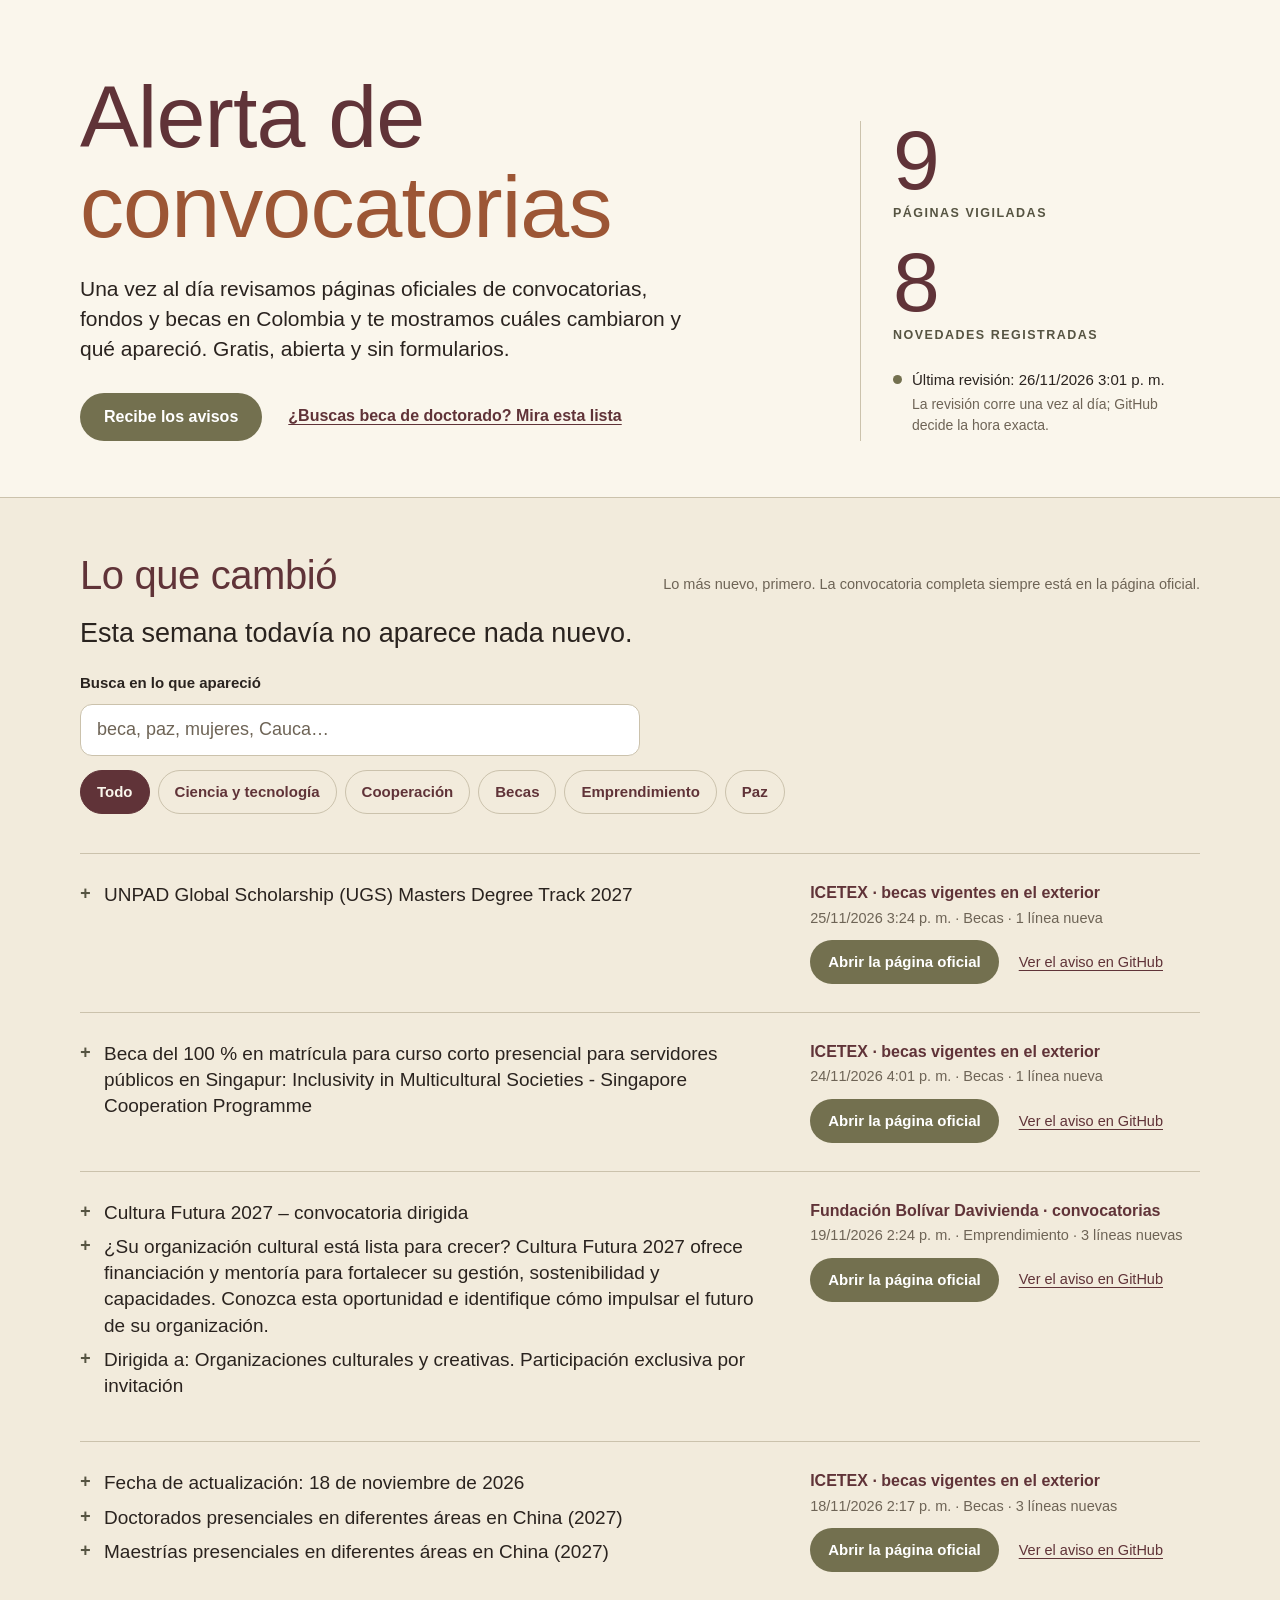
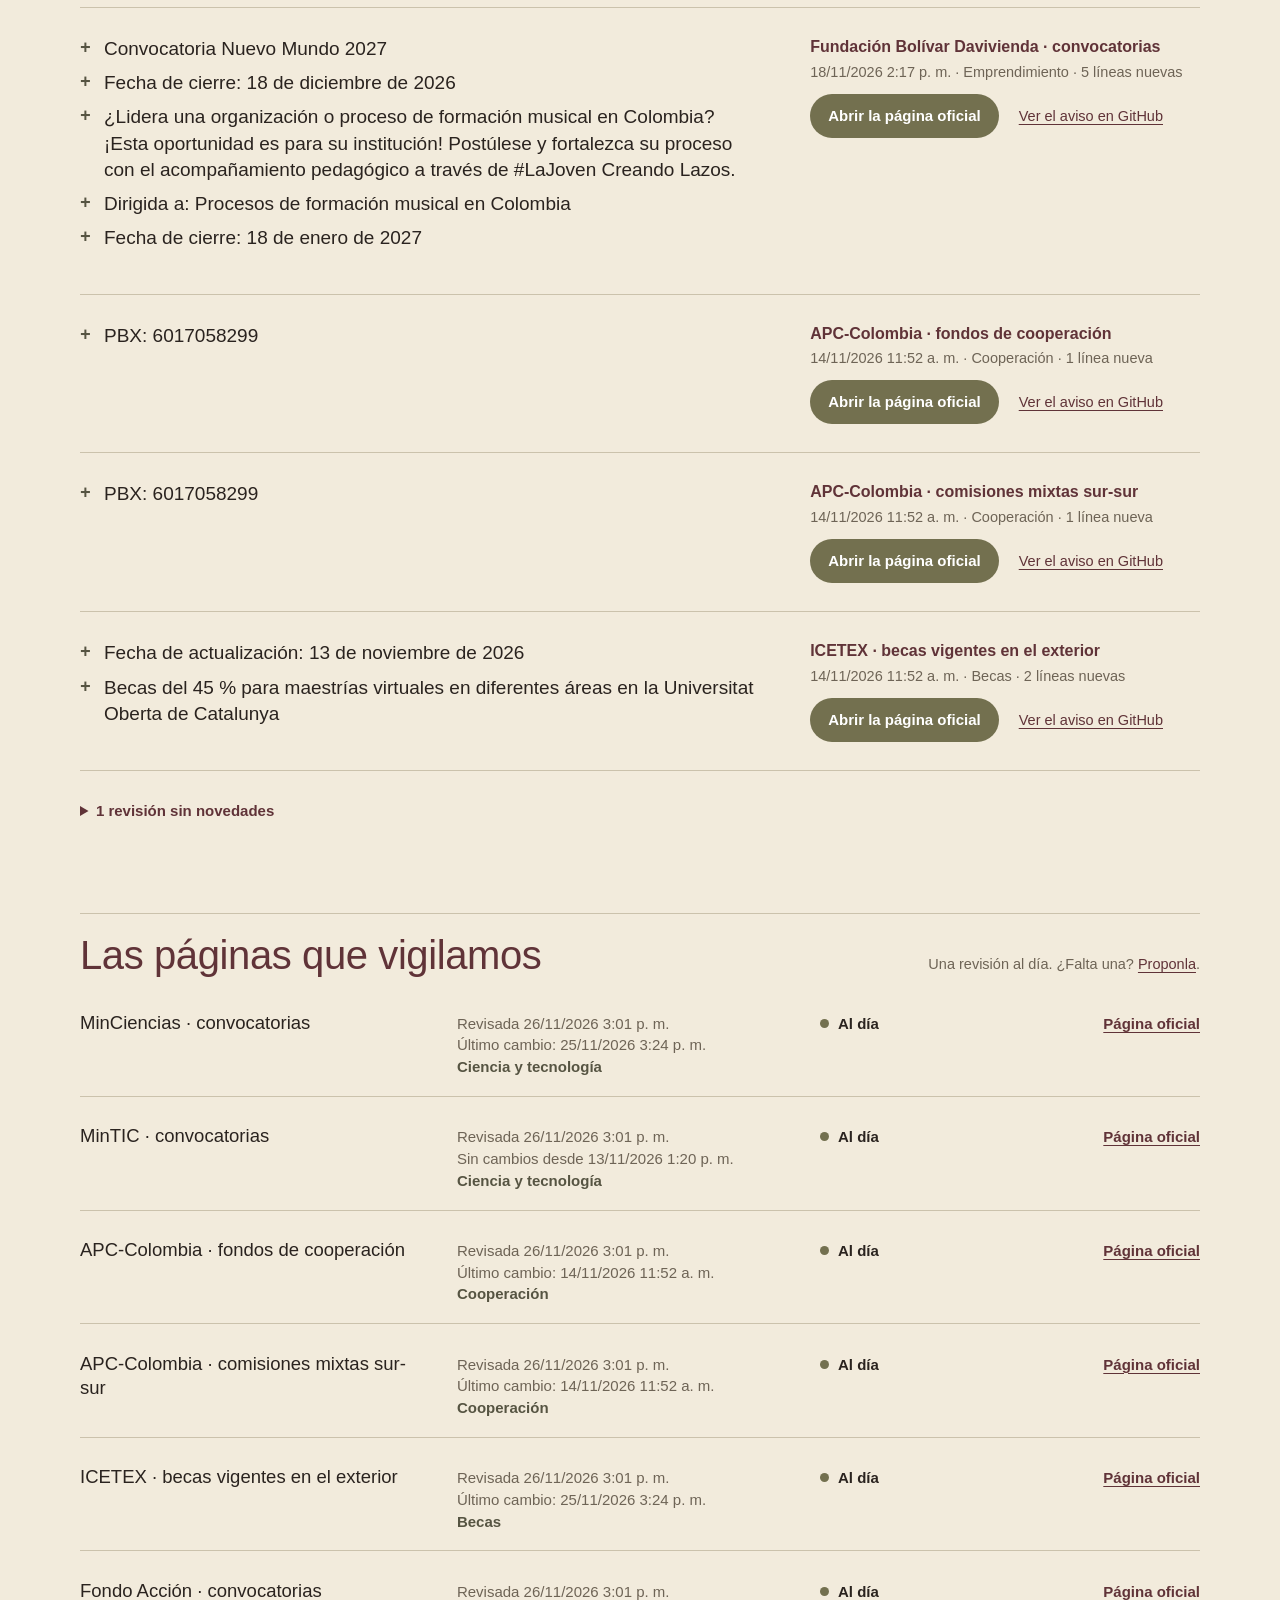
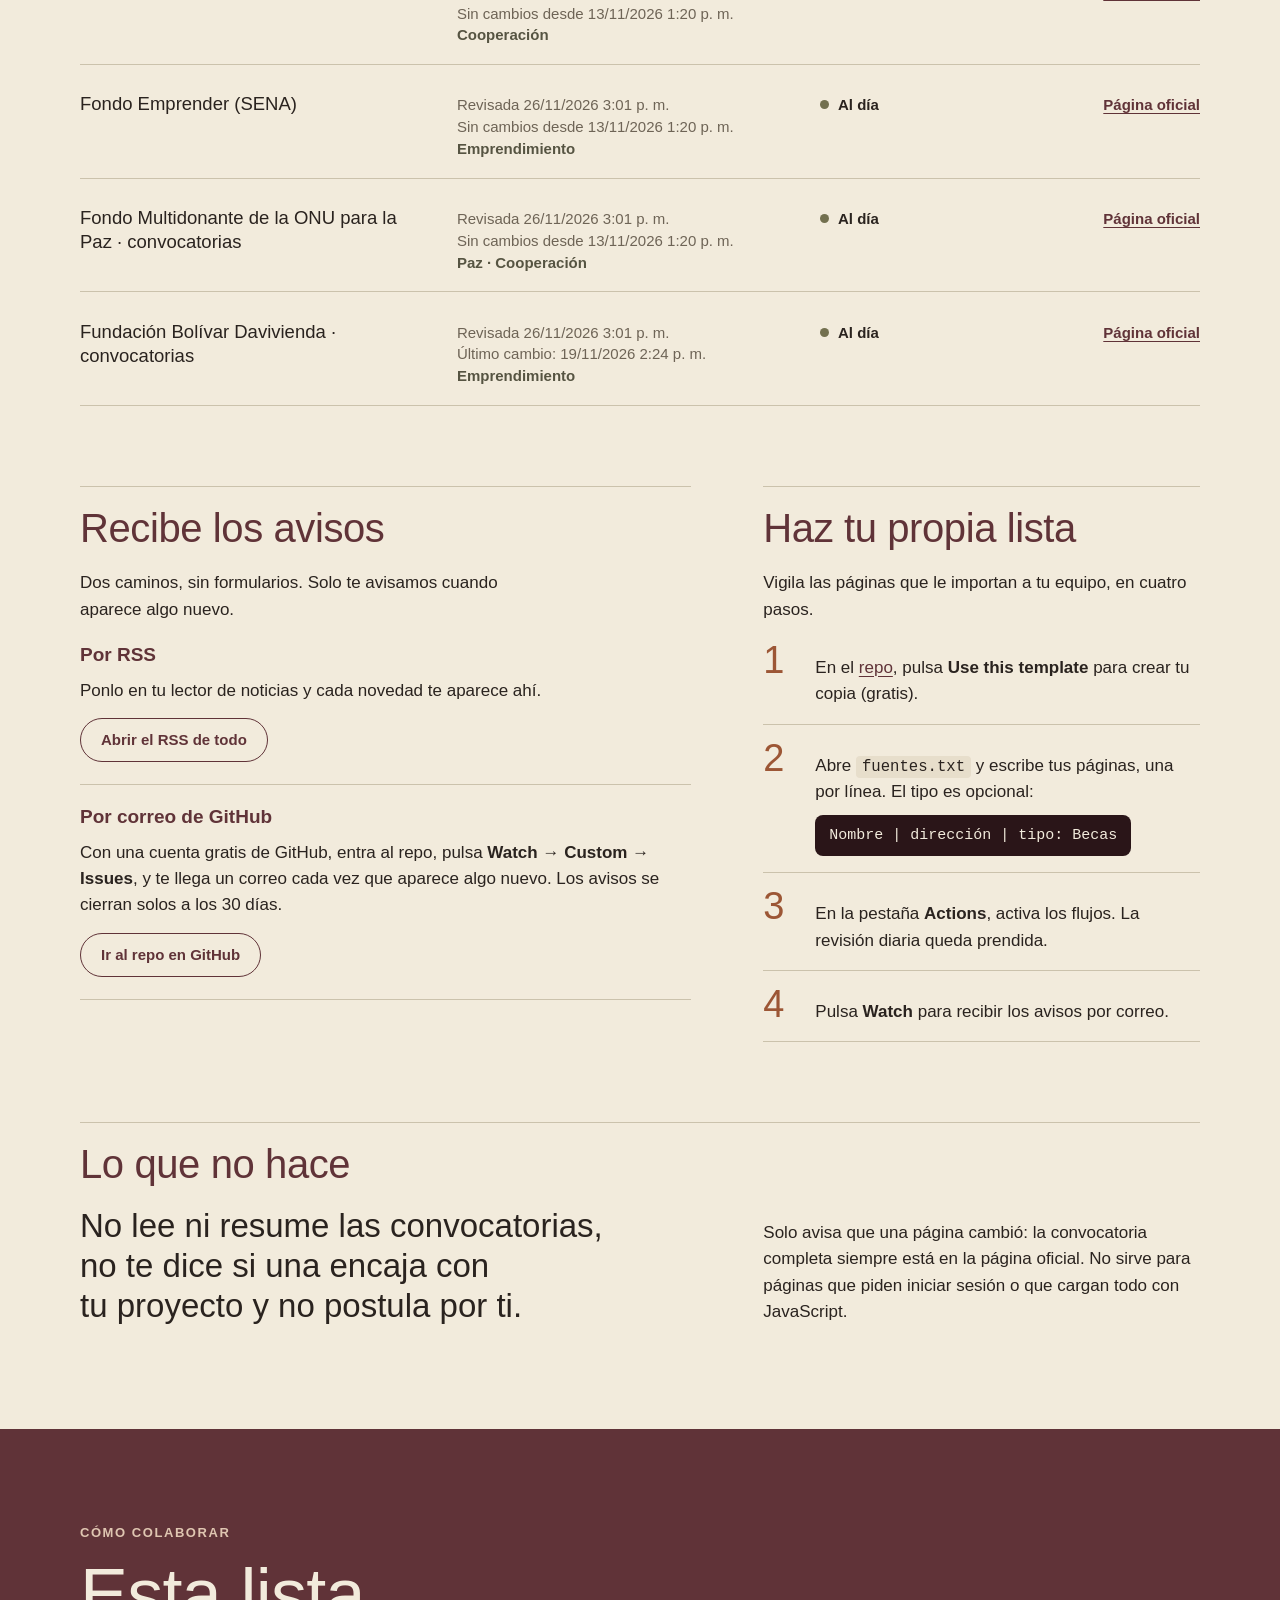
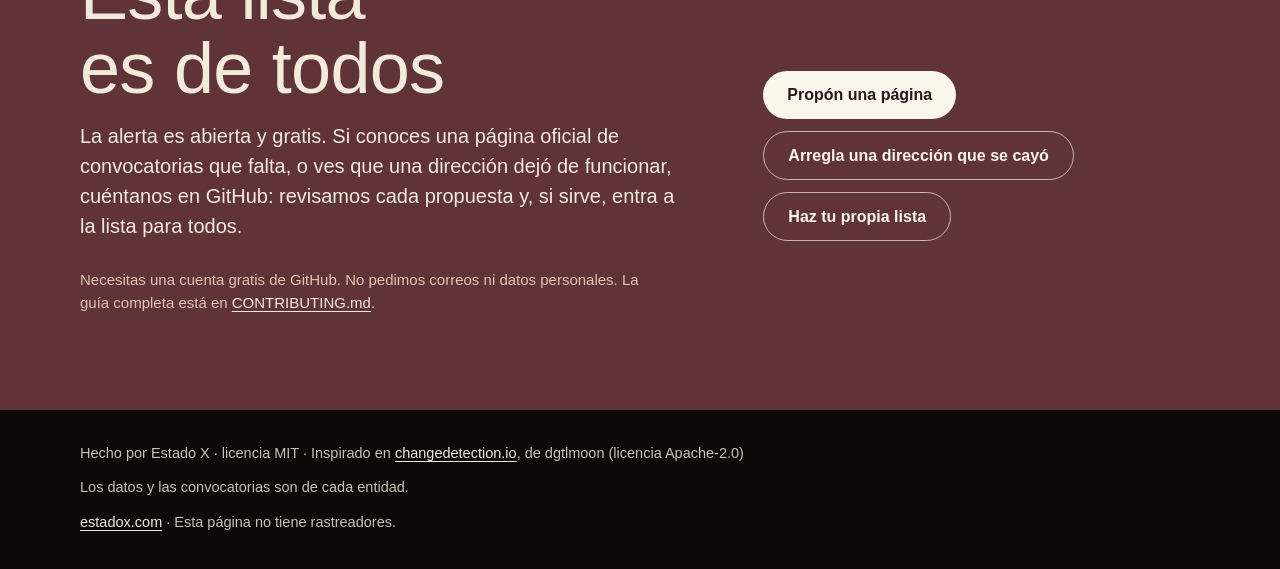
==== commit 9ce0701d: "Página: accesibilidad y título que no se parte en 320 px - aria-live solo en la cuenta del buscador," ====
--- a/index.html
+++ b/index.html
@@ -40,7 +40,7 @@
         <a class="enlace-fuerte" href="doctorado/">¿Buscas beca de doctorado? Mira esta lista</a>
       </div>
     </div>
-    <div class="pulso" aria-live="polite">
+    <div class="pulso">
       <dl class="pulso__cifras">
         <div><dt>Páginas vigiladas</dt><dd id="n-fuentes">–</dd></div>
         <div><dt>Novedades registradas</dt><dd id="n-cambios">–</dd></div>
@@ -61,14 +61,14 @@
         <h2 id="t-cambios">Lo que cambió</h2>
         <p class="nota">Lo más nuevo, primero. La convocatoria completa siempre está en la página oficial.</p>
       </div>
-      <p class="resumen" id="resumen-semana" aria-live="polite"></p>
+      <p class="resumen" id="resumen-semana"></p>
       <form class="filtros" id="form-buscar" role="search" aria-label="Buscar en lo que apareció">
         <label class="filtros__etiqueta" for="buscar">Busca en lo que apareció</label>
         <input class="filtros__campo" id="buscar" type="search" name="buscar" maxlength="80" autocomplete="off" spellcheck="false" placeholder="beca, paz, mujeres, Cauca…">
         <div class="chips" id="filtro-tipos" role="group" aria-label="Filtra por tipo" hidden></div>
         <p class="filtros__cuenta" id="cuenta-filtro" aria-live="polite"></p>
       </form>
-      <div id="lista-cambios" aria-live="polite" aria-busy="true">
+      <div id="lista-cambios" aria-busy="true">
         <p class="aviso">Cargando los cambios…</p>
       </div>
       <div id="sin-novedades" hidden></div>
@@ -79,7 +79,7 @@
         <h2 id="t-paginas">Las páginas que vigilamos</h2>
         <p class="nota">Una revisión al día. ¿Falta una? <a href="#colaborar">Proponla</a>.</p>
       </div>
-      <div id="lista-fuentes" aria-live="polite" aria-busy="true">
+      <div id="lista-fuentes" aria-busy="true">
         <p class="aviso">Cargando las páginas…</p>
       </div>
     </section>
--- a/assets/estilos.css
+++ b/assets/estilos.css
@@ -43,7 +43,7 @@
 .cab { background: var(--marfil-050); border-bottom: 1px solid var(--borde-fuerte); }
 .cab__in { padding-block: 40px 32px; display: grid; gap: 28px; }
 .cab__texto { display: grid; gap: 18px; justify-items: start; align-content: start; min-width: 0; }
-h1 { font: 300 clamp(44px, 12vw, 88px)/1.02 var(--titulo); letter-spacing: -.01em; color: var(--vino); text-wrap: balance; }
+h1 { font: 300 clamp(36px, 11.5vw, 88px)/1.02 var(--titulo); letter-spacing: -.01em; color: var(--vino); text-wrap: balance; overflow-wrap: normal; }
 h1 em { font-style: normal; font-weight: inherit; color: var(--cobre); }
 .bajada { font-size: clamp(18px, 2.2vw, 21px); line-height: 1.45; max-width: 54ch; }
 .cab__accion { display: flex; flex-wrap: wrap; gap: 14px 26px; align-items: center; margin-top: 6px; width: 100%; }
@@ -102,7 +102,7 @@
   background: #fff; border: 1.5px solid var(--borde-fuerte); border-radius: var(--r-md);
   -webkit-appearance: none; appearance: none;
 }
-.filtros__campo::placeholder { color: #8a8070; }
+.filtros__campo::placeholder { color: var(--muted); opacity: 1; }
 .filtros__campo:focus { outline: 3px solid var(--vino); outline-offset: 2px; border-color: var(--vino); }
 .chips { display: flex; flex-wrap: wrap; gap: 8px; margin-top: 4px; }
 .chip {
@@ -125,14 +125,14 @@
 .cambio { display: grid; gap: 14px; padding: 24px 0; border-top: 1px solid var(--borde-fuerte); min-width: 0; }
 .lineas { display: grid; gap: 8px; }
 .lineas li { position: relative; padding-left: 24px; font-size: 19px; line-height: 1.38; color: var(--tinta); overflow-wrap: anywhere; }
-.lineas li::before { content: "+"; position: absolute; left: 0; top: 0; font: 600 18px/1.38 var(--mono); color: var(--oliva-700); }
+.lineas li::before { content: "+"; content: "+" / ""; position: absolute; left: 0; top: 0; font: 600 18px/1.38 var(--mono); color: var(--oliva-700); }
 .lineas__mas { padding-left: 24px; font-size: 15px; color: var(--muted); }
 .cambio__pie { display: grid; gap: 12px; align-items: end; min-width: 0; }
 .cambio__quien { display: grid; gap: 4px; min-width: 0; }
 .cambio__nombre { font: 600 16px/1.35 var(--sans); color: var(--vino); }
 .cambio__fecha { font-size: 14.5px; line-height: 1.4; color: var(--muted); font-variant-numeric: tabular-nums; }
 .cambio__acciones { display: flex; flex-wrap: wrap; gap: 8px 20px; align-items: center; }
-.cambio__aviso { font-size: 14.5px; padding-block: 10px; }
+.cambio__aviso { display: inline-flex; align-items: center; min-height: 44px; font-size: 14.5px; }
 .ver-mas { margin-top: 20px; }
 
 .sin-novedades { margin-top: 18px; font-size: 15px; color: var(--muted); }
@@ -150,7 +150,7 @@
 .fuente__tipo { color: var(--oliva-700); font-weight: 600; }
 .estado { grid-column: 1; display: flex; gap: 9px; align-items: baseline; font-size: 15px; line-height: 1.4; font-weight: 600; color: var(--tinta); margin-top: 8px; }
 .estado--error { font-weight: 400; }
-.fuente__enlace { grid-column: 2; justify-self: end; align-self: end; font-size: 15px; font-weight: 600; padding-block: 10px; white-space: nowrap; }
+.fuente__enlace { grid-column: 2; justify-self: end; align-self: end; display: inline-flex; align-items: center; min-height: 44px; font-size: 15px; font-weight: 600; white-space: nowrap; }
 .fuente__enlace--no { color: var(--muted); font-weight: 400; }
 
 /* Avisos y lista propia */
